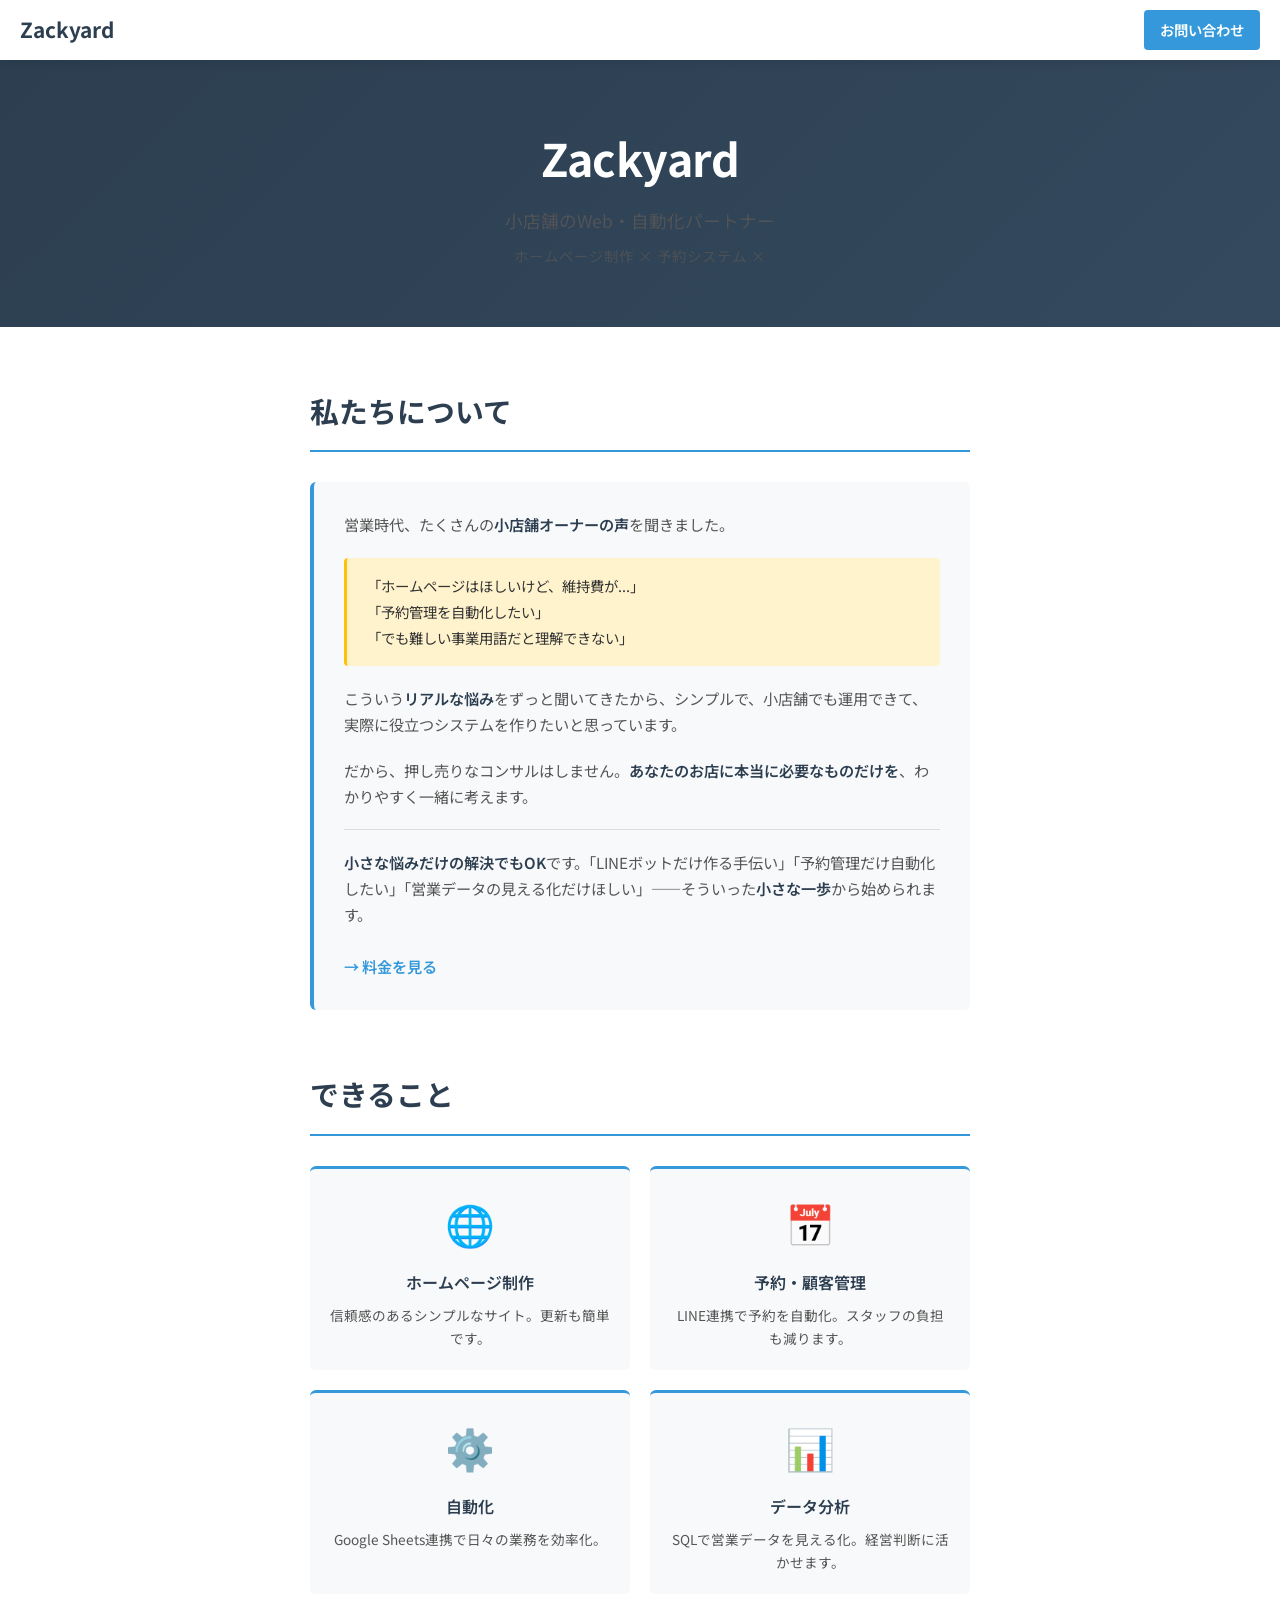
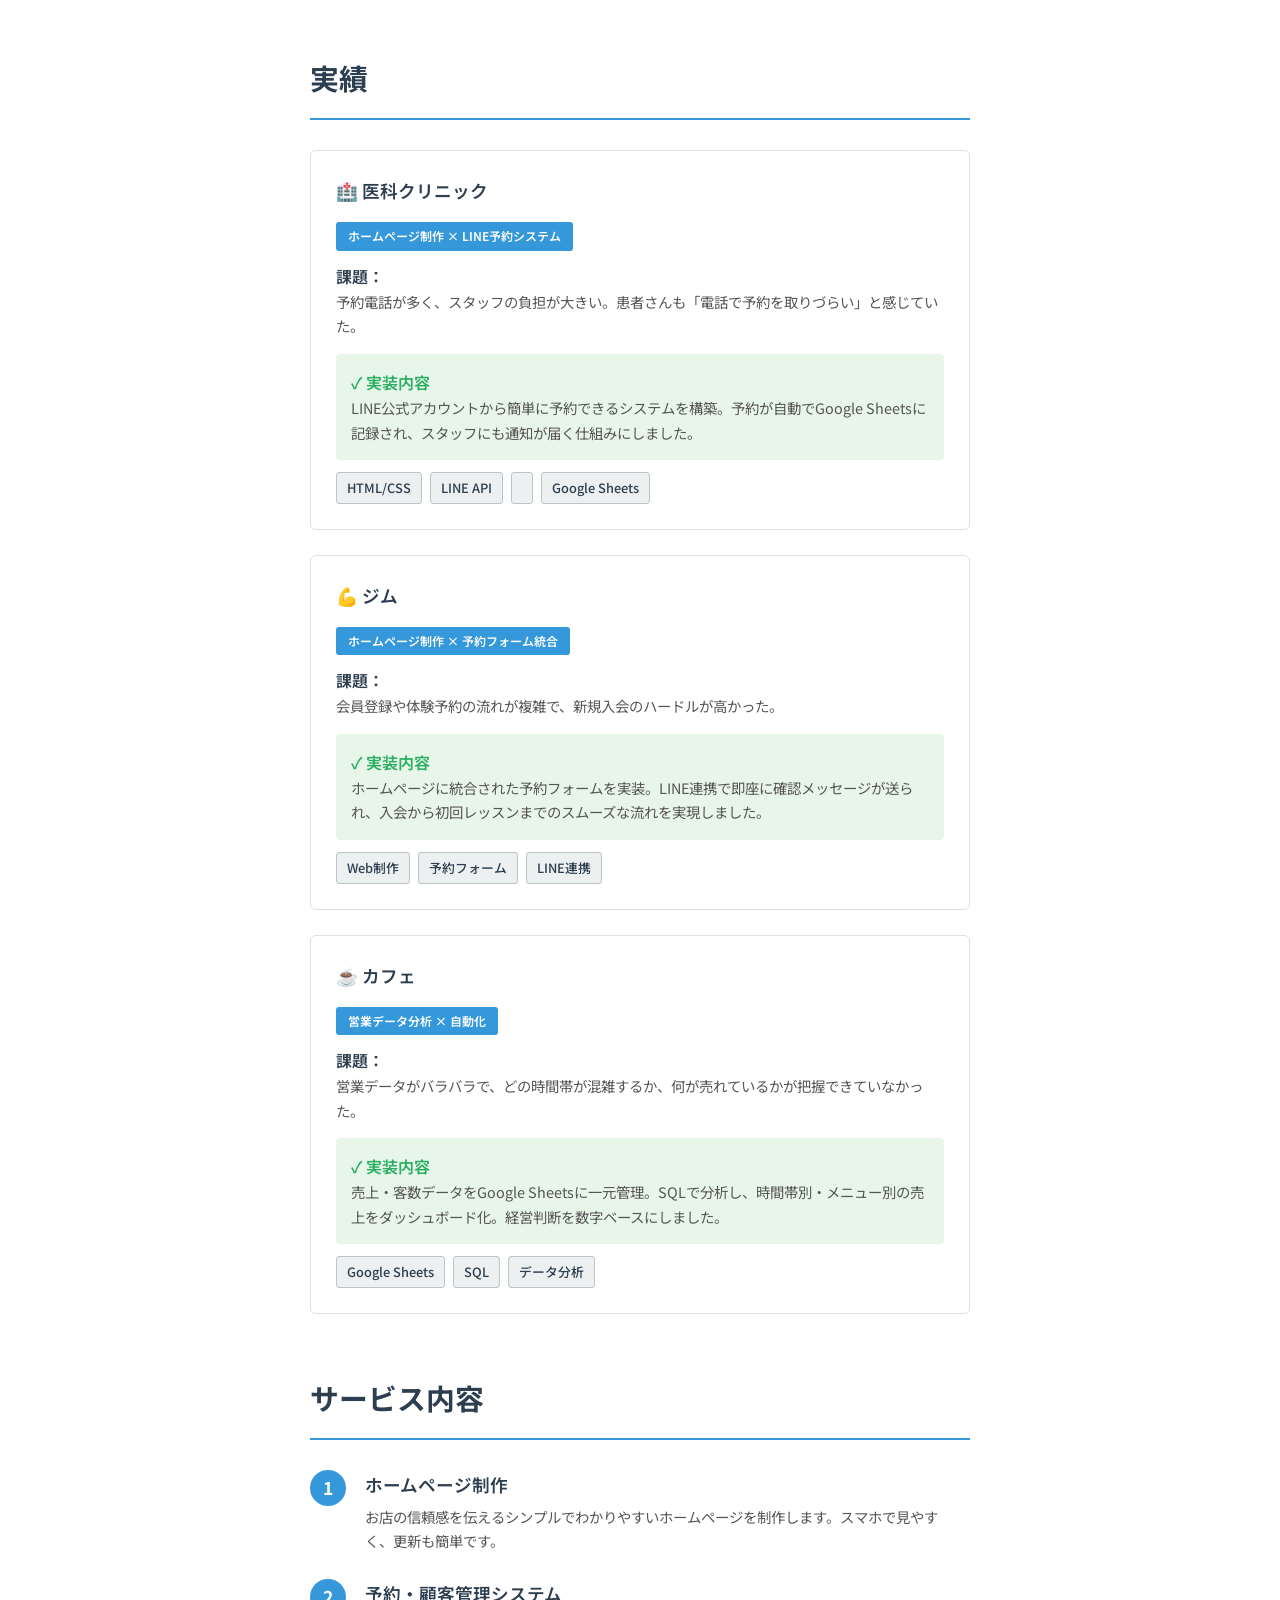
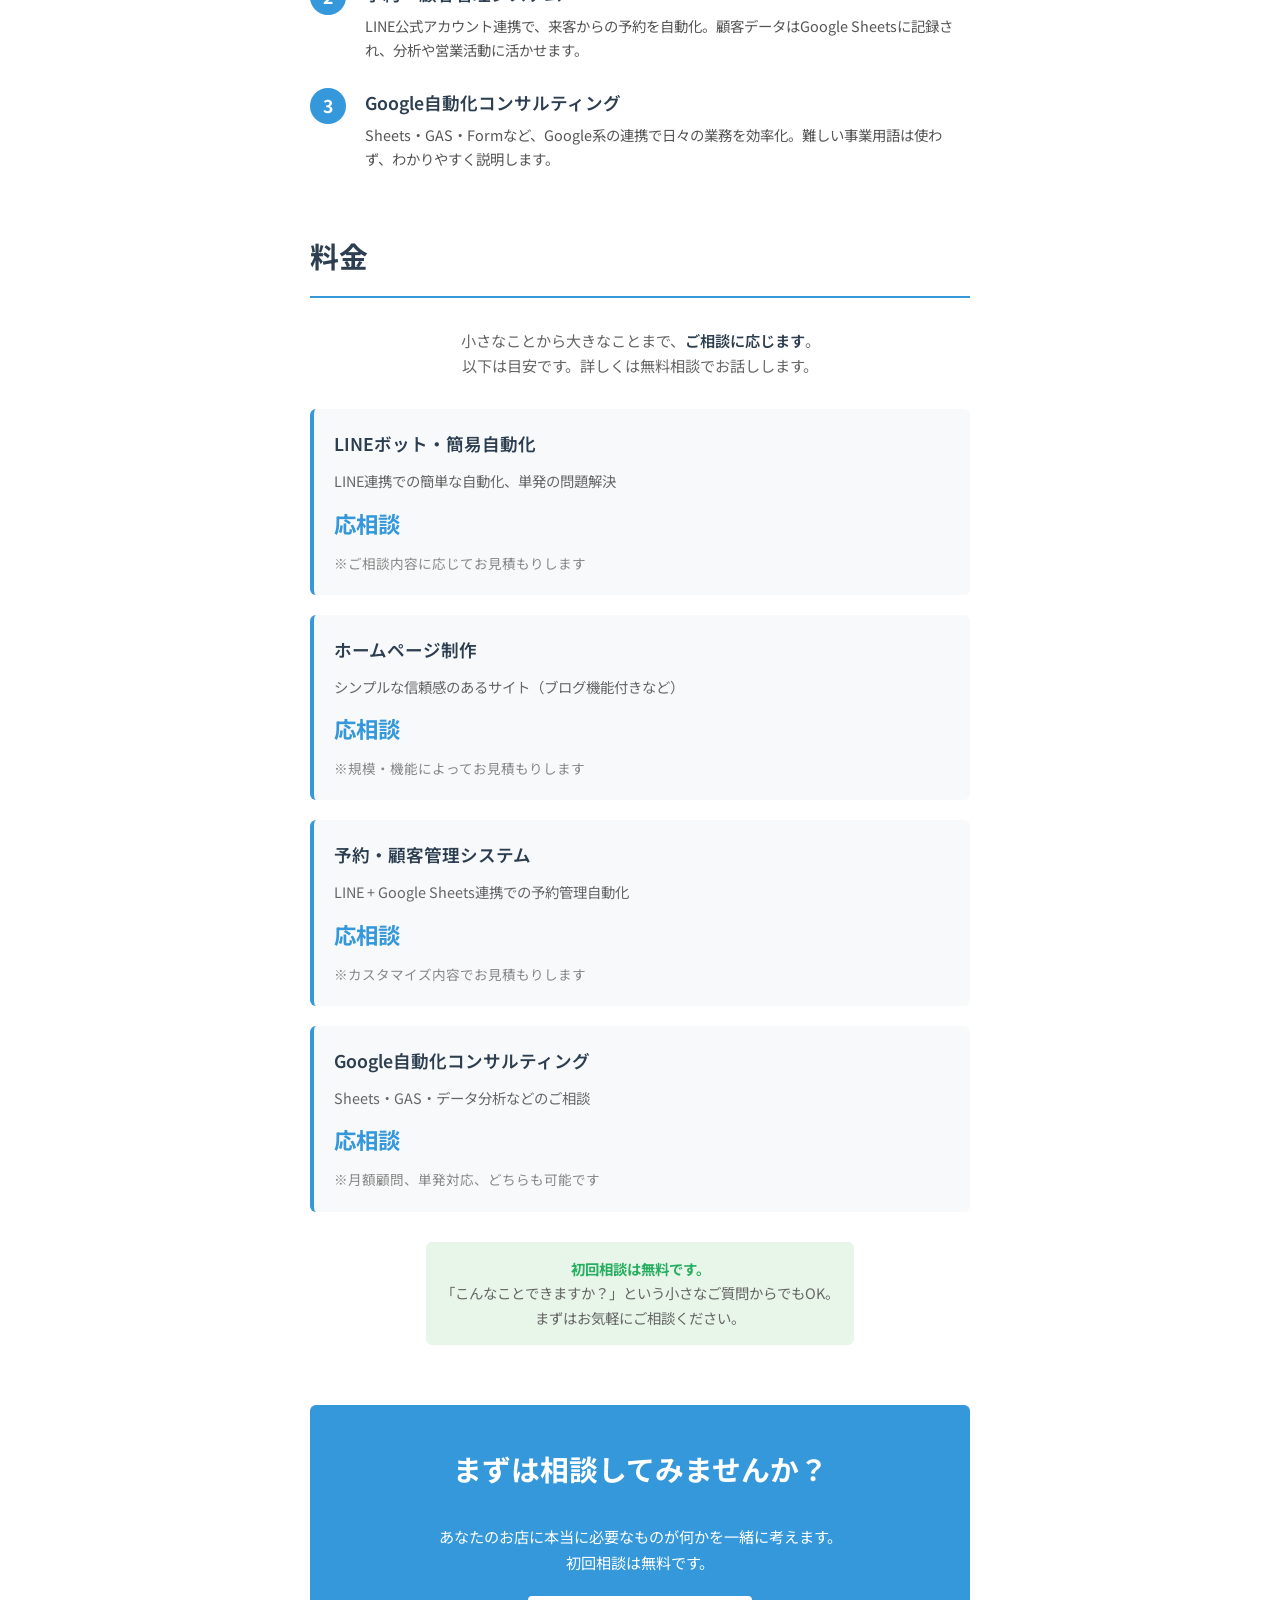
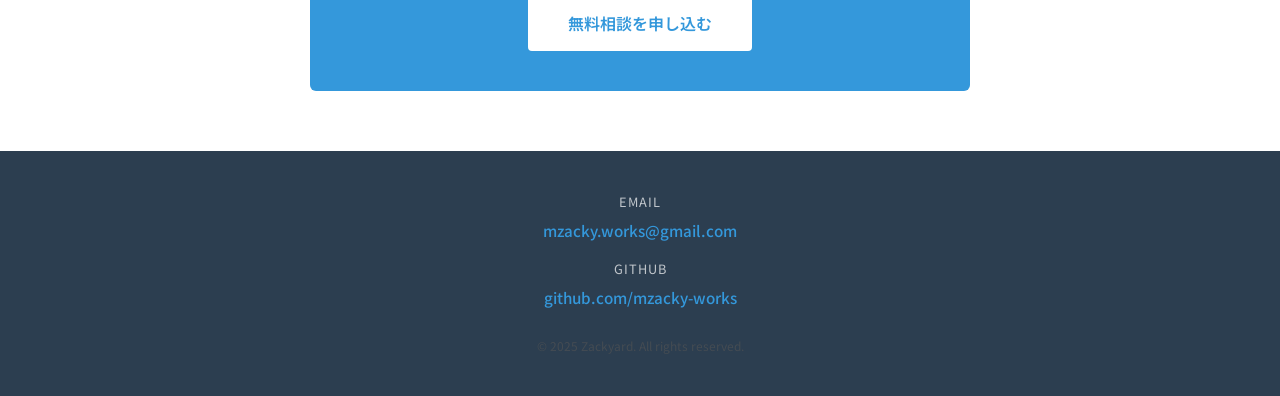
==== index.html @ 127b69f9 "Update index.html" ====
<!DOCTYPE html>
<html lang="ja">
<head>
    <meta charset="UTF-8">
    <meta name="viewport" content="width=device-width, initial-scale=1.0">
    <title>Zackyard</title>
    
    <meta name="description" content="営業時代に小店舗オーナーの悩みを聞いてきた。だからシンプルで、本当に役立つホームページ制作・予約システム・を提供します。初回相談無料。">
    <meta name="keywords" content="ホームページ制作,予約システム,GAS自動化,小店舗,LINE連携">
    <meta name="robots" content="index, follow">
    <link rel="canonical" href="https://mzacky-works.github.io/zackyard/">
    
    <!-- OGP -->
    <meta property="og:type" content="website">
    <meta property="og:title" content="Zackyard - 小店舗のWeb・自動化パートナー">
    <meta property="og:description" content="営業時代に小店舗オーナーの悩みを聞いてきた。シンプルで本当に役立つホームページ制作・予約システム・GAS自動化を提供します。">
    <meta property="og:url" content="https://mzacky-works.github.io/zackyard/">
    <meta property="og:image" content="https://mzacky-works.github.io/zackyard/og-image.png">
    <meta property="og:site_name" content="Zackyard">
    
    <!-- Twitter -->
    <meta name="twitter:card" content="summary_large_image">
    <meta name="twitter:title" content="Zackyard - 小店舗のWeb・自動化パートナー">
    <meta name="twitter:description" content="営業時代に小店舗オーナーの悩みを聞いてきた。シンプルで本当に役立つホームページ制作・予約システム・自動化/効率化を提供します。">
    <meta name="twitter:image" content="https://mzacky-works.github.io/zackyard/og-image.png">
    
    <link rel="preconnect" href="https://fonts.googleapis.com">
    <link rel="preconnect" href="https://fonts.gstatic.com" crossorigin>
    <link href="https://fonts.googleapis.com/css2?family=Noto+Sans+JP:wght@400;500;600;700&display=swap" rel="stylesheet">
    
    <!-- 外部CSS -->
    <link rel="stylesheet" href="./style.css">
    
    <!-- 構造化マークアップ -->
    <script type="application/ld+json">
    {
      "@context": "https://schema.org",
      "@type": "LocalBusiness",
      "name": "Zackyard",
      "description": "小店舗のWeb・自動化パートナー。ホームページ制作、予約システム、業務の効率化を提供。",
      "url": "https://mzacky-works.github.io/zackyard/",
      "telephone": "",
      "email": "mzacky.works@gmail.com",
      "address": {
        "@type": "PostalAddress",
        "addressCountry": "JP"
      },
      "priceRange": "お問い合わせ",
      "sameAs": [
        "https://github.com/mzacky-works"
      ],
      "knowsAbout": [
        "Web制作",
        "予約システム",
        "",
        "Google Sheets",
        "LINE API"
      ]
    }
    </script>

    <script type="application/ld+json">
    {
      "@context": "https://schema.org",
      "@type": "BreadcrumbList",
      "itemListElement": [
        {
          "@type": "ListItem",
          "position": 1,
          "name": "ホーム",
          "item": "https://mzacky-works.github.io/zackyard/"
        }
      ]
    }
    </script>
</head>
<body>

    <!-- ===== 固定ナビバー ===== -->
    <nav>
        <a href="#" class="nav-logo">Zackyard</a>
        <div class="nav-right">
            <a href="mailto:mzacky.works@gmail.com" class="nav-contact">お問い合わせ</a>
            <div class="hamburger" id="hamburger">
                <span></span>
                <span></span>
                <span></span>
            </div>
        </div>
    </nav>

    <!-- モバイルメニュー -->
    <div class="mobile-menu" id="mobileMenu">
        <a href="#about">私たちについて</a>
        <a href="#skills">できること</a>
        <a href="#works">実績</a>
        <a href="#services">サービス内容</a>
        <a href="#pricing">料金</a>
        <a href="mailto:mzacky.works@gmail.com">お問い合わせ</a>
    </div>

    <header>
        <div class="header-content">
            <h1>Zackyard</h1>
            <p>小店舗のWeb・自動化パートナー</p>
            <p class="sub">ホームページ制作 × 予約システム × </p>
        </div>
    </header>

    <main>

        <!-- ===== About ===== -->
        <section id="about">
            <h2>私たちについて</h2>
            <div class="about-box">
                <p>
                    営業時代、たくさんの<span class="highlight">小店舗オーナーの声</span>を聞きました。
                </p>

                <div class="pain-points">
                    「ホームページはほしいけど、維持費が...」<br>
                    「予約管理を自動化したい」<br>
                    「でも難しい事業用語だと理解できない」
                </div>

                <p>
                    こういう<span class="highlight">リアルな悩み</span>をずっと聞いてきたから、シンプルで、小店舗でも運用できて、実際に役立つシステムを作りたいと思っています。
                </p>

                <p style="margin-top: 20px;">
                    だから、押し売りなコンサルはしません。<span class="highlight">あなたのお店に本当に必要なものだけを</span>、わかりやすく一緒に考えます。
                </p>

                <p style="margin-top: 20px; padding-top: 20px; border-top: 1px solid #ddd;">
                    <span class="highlight">小さな悩みだけの解決でもOK</span>です。「LINEボットだけ作る手伝い」「予約管理だけ自動化したい」「営業データの見える化だけほしい」——そういった<span class="highlight">小さな一歩</span>から始められます。<br><br>
                    <a href="#pricing" style="color: #3498db; font-weight: 600; text-decoration: none;">→ 料金を見る</a>
                </p>
            </div>
        </section>

        <!-- ===== スキル ===== -->
        <section id="skills">
            <h2>できること</h2>
            <div class="skills-container">
                <div class="skill-item">
                    <div class="skill-icon">🌐</div>
                    <h3>ホームページ制作</h3>
                    <p>信頼感のあるシンプルなサイト。更新も簡単です。</p>
                </div>
                <div class="skill-item">
                    <div class="skill-icon">📅</div>
                    <h3>予約・顧客管理</h3>
                    <p>LINE連携で予約を自動化。スタッフの負担も減ります。</p>
                </div>
                <div class="skill-item">
                    <div class="skill-icon">⚙️</div>
                    <h3>自動化</h3>
                    <p>Google Sheets連携で日々の業務を効率化。</p>
                </div>
                <div class="skill-item">
                    <div class="skill-icon">📊</div>
                    <h3>データ分析</h3>
                    <p>SQLで営業データを見える化。経営判断に活かせます。</p>
                </div>
            </div>
        </section>

        <!-- ===== 実績 ===== -->
        <section id="works">
            <h2>実績</h2>

            <div class="case-study">
                <h3>🏥 医科クリニック</h3>
                <span class="case-label">ホームページ制作 × LINE予約システム</span>

                <div class="case-challenge">
                    <strong>課題：</strong>
                    <p>予約電話が多く、スタッフの負担が大きい。患者さんも「電話で予約を取りづらい」と感じていた。</p>
                </div>

                <div class="case-solution">
                    <strong>✓ 実装内容</strong>
                    <p>LINE公式アカウントから簡単に予約できるシステムを構築。予約が自動でGoogle Sheetsに記録され、スタッフにも通知が届く仕組みにしました。</p>
                </div>

                <div class="tech-tags">
                    <span class="tech-tag">HTML/CSS</span>
                    <span class="tech-tag">LINE API</span>
                    <span class="tech-tag"></span>
                    <span class="tech-tag">Google Sheets</span>
                </div>
            </div>

            <div class="case-study">
                <h3>💪 ジム</h3>
                <span class="case-label">ホームページ制作 × 予約フォーム統合</span>

                <div class="case-challenge">
                    <strong>課題：</strong>
                    <p>会員登録や体験予約の流れが複雑で、新規入会のハードルが高かった。</p>
                </div>

                <div class="case-solution">
                    <strong>✓ 実装内容</strong>
                    <p>ホームページに統合された予約フォームを実装。LINE連携で即座に確認メッセージが送られ、入会から初回レッスンまでのスムーズな流れを実現しました。</p>
                </div>

                <div class="tech-tags">
                    <span class="tech-tag">Web制作</span>
                    <span class="tech-tag">予約フォーム</span>
                    <span class="tech-tag">LINE連携</span>
                </div>
            </div>

            <div class="case-study">
                <h3>☕ カフェ</h3>
                <span class="case-label">営業データ分析 × 自動化</span>

                <div class="case-challenge">
                    <strong>課題：</strong>
                    <p>営業データがバラバラで、どの時間帯が混雑するか、何が売れているかが把握できていなかった。</p>
                </div>

                <div class="case-solution">
                    <strong>✓ 実装内容</strong>
                    <p>売上・客数データをGoogle Sheetsに一元管理。SQLで分析し、時間帯別・メニュー別の売上をダッシュボード化。経営判断を数字ベースにしました。</p>
                </div>

                <div class="tech-tags">
                    <span class="tech-tag">Google Sheets</span>
                    <span class="tech-tag">SQL</span>
                    <span class="tech-tag">データ分析</span>
                </div>
            </div>

        </section>

        <!-- ===== サービス内容 ===== -->
        <section id="services">
            <h2>サービス内容</h2>
            <ul class="service-list">
                <li>
                    <span class="service-number">1</span>
                    <div class="service-text">
                        <h3>ホームページ制作</h3>
                        <p>お店の信頼感を伝えるシンプルでわかりやすいホームページを制作します。スマホで見やすく、更新も簡単です。</p>
                    </div>
                </li>
                <li>
                    <span class="service-number">2</span>
                    <div class="service-text">
                        <h3>予約・顧客管理システム</h3>
                        <p>LINE公式アカウント連携で、来客からの予約を自動化。顧客データはGoogle Sheetsに記録され、分析や営業活動に活かせます。</p>
                    </div>
                </li>
                <li>
                    <span class="service-number">3</span>
                    <div class="service-text">
                        <h3>Google自動化コンサルティング</h3>
                        <p>Sheets・GAS・Formなど、Google系の連携で日々の業務を効率化。難しい事業用語は使わず、わかりやすく説明します。</p>
                    </div>
                </li>
            </ul>
        </section>

        <!-- ===== 料金 ===== -->
        <section id="pricing">
            <h2>料金</h2>
            <p style="text-align: center; margin-bottom: 30px; color: #666;">
                小さなことから大きなことまで、<span class="highlight">ご相談に応じます</span>。<br>
                以下は目安です。詳しくは無料相談でお話しします。
            </p>

            <div style="display: grid; grid-template-columns: 1fr; gap: 20px;">
                
                <div style="background: #f8f9fa; padding: 20px; border-radius: 6px; border-left: 4px solid #3498db;">
                    <h3 style="margin-bottom: 10px;">LINEボット・簡易自動化</h3>
                    <p style="font-size: 0.9rem; color: #666; margin-bottom: 10px;">LINE連携での簡単な自動化、単発の問題解決</p>
                    <p style="font-size: 1.4rem; font-weight: 700; color: #3498db;">応相談</p>
                    <p style="font-size: 0.85rem; color: #888; margin-top: 10px;">※ご相談内容に応じてお見積もりします</p>
                </div>

                <div style="background: #f8f9fa; padding: 20px; border-radius: 6px; border-left: 4px solid #3498db;">
                    <h3 style="margin-bottom: 10px;">ホームページ制作</h3>
                    <p style="font-size: 0.9rem; color: #666; margin-bottom: 10px;">シンプルな信頼感のあるサイト（ブログ機能付きなど）</p>
                    <p style="font-size: 1.4rem; font-weight: 700; color: #3498db;">応相談</p>
                    <p style="font-size: 0.85rem; color: #888; margin-top: 10px;">※規模・機能によってお見積もりします</p>
                </div>

                <div style="background: #f8f9fa; padding: 20px; border-radius: 6px; border-left: 4px solid #3498db;">
                    <h3 style="margin-bottom: 10px;">予約・顧客管理システム</h3>
                    <p style="font-size: 0.9rem; color: #666; margin-bottom: 10px;">LINE + Google Sheets連携での予約管理自動化</p>
                    <p style="font-size: 1.4rem; font-weight: 700; color: #3498db;">応相談</p>
                    <p style="font-size: 0.85rem; color: #888; margin-top: 10px;">※カスタマイズ内容でお見積もりします</p>
                </div>

                <div style="background: #f8f9fa; padding: 20px; border-radius: 6px; border-left: 4px solid #3498db;">
                    <h3 style="margin-bottom: 10px;">Google自動化コンサルティング</h3>
                    <p style="font-size: 0.9rem; color: #666; margin-bottom: 10px;">Sheets・GAS・データ分析などのご相談</p>
                    <p style="font-size: 1.4rem; font-weight: 700; color: #3498db;">応相談</p>
                    <p style="font-size: 0.85rem; color: #888; margin-top: 10px;">※月額顧問、単発対応、どちらも可能です</p>
                </div>

            </div>

            <p style="margin-top: 30px; text-align: center; font-size: 0.9rem; color: #666;">
                <span style="background: #e8f5e9; padding: 15px; border-radius: 6px; display: inline-block;">
                    <strong style="color: #27ae60;">初回相談は無料です。</strong><br>
                    「こんなことできますか？」という小さなご質問からでもOK。<br>
                    まずはお気軽にご相談ください。
                </span>
            </p>
        </section>

        <!-- ===== CTA ===== -->
        <div class="cta-box">
            <h2>まずは相談してみませんか？</h2>
            <p>あなたのお店に本当に必要なものが何かを一緒に考えます。<br>初回相談は無料です。</p>
            <a href="mailto:mzacky.works@gmail.com" class="cta-button">無料相談を申し込む</a>
        </div>

    </main>

    <footer>
        <div class="footer-content">
            <div class="contact-item">
                <div class="contact-label">Email</div>
                <div class="contact-value"><a href="mailto:mzacky.works@gmail.com">mzacky.works@gmail.com</a></div>
            </div>
            <div class="contact-item">
                <div class="contact-label">GitHub</div>
                <div class="contact-value"><a href="https://github.com/mzacky-works" target="_blank">github.com/mzacky-works</a></div>
            </div>
            <p>© 2025 Zackyard. All rights reserved.</p>
        </div>
    </footer>

    <script>
        // ハンバーガーメニュー機能
        const hamburger = document.getElementById('hamburger');
        const mobileMenu = document.getElementById('mobileMenu');

        hamburger.addEventListener('click', () => {
            hamburger.classList.toggle('active');
            mobileMenu.classList.toggle('active');
        });

        // メニュー項目をクリックしたら閉じる
        const menuLinks = mobileMenu.querySelectorAll('a');
        menuLinks.forEach(link => {
            link.addEventListener('click', () => {
                hamburger.classList.remove('active');
                mobileMenu.classList.remove('active');
            });
        });
    </script>

</body>
</html>
---- style.css ----
* {
    margin: 0;
    padding: 0;
    box-sizing: border-box;
}

body {
    font-family: 'Noto Sans JP', sans-serif;
    background-color: #ffffff;
    color: #333;
    line-height: 1.7;
}

/* ===== 固定ナビバー ===== */
nav {
    position: fixed;
    top: 0;
    left: 0;
    right: 0;
    background: white;
    box-shadow: 0 2px 10px rgba(0,0,0,0.1);
    z-index: 1000;
    padding: 0 20px;
    height: 60px;
    display: flex;
    align-items: center;
    justify-content: space-between;
}

.nav-logo {
    font-size: 1.3rem;
    font-weight: 700;
    color: #2c3e50;
    text-decoration: none;
}

.nav-right {
    display: flex;
    align-items: center;
    gap: 20px;
}

.nav-contact {
    background: #3498db;
    color: white;
    padding: 8px 16px;
    border-radius: 4px;
    text-decoration: none;
    font-weight: 600;
    font-size: 0.9rem;
    transition: background 0.3s;
}

.nav-contact:hover {
    background: #2980b9;
}

.hamburger {
    display: none;
    flex-direction: column;
    cursor: pointer;
    gap: 5px;
}

.hamburger span {
    width: 25px;
    height: 3px;
    background: #2c3e50;
    transition: all 0.3s;
}

/* ハンバーガーアニメーション */
.hamburger.active span:nth-child(1) {
    transform: rotate(45deg) translate(8px, 8px);
}

.hamburger.active span:nth-child(2) {
    opacity: 0;
}

.hamburger.active span:nth-child(3) {
    transform: rotate(-45deg) translate(8px, -8px);
}

/* モバイルメニュー */
.mobile-menu {
    display: none;
    position: fixed;
    top: 60px;
    left: 0;
    right: 0;
    background: white;
    flex-direction: column;
    padding: 20px;
    gap: 15px;
    box-shadow: 0 4px 10px rgba(0,0,0,0.1);
    z-index: 999;
}

.mobile-menu.active {
    display: flex;
}

.mobile-menu a {
    color: #2c3e50;
    text-decoration: none;
    font-weight: 500;
    padding: 10px 0;
    border-bottom: 1px solid #eee;
}

.mobile-menu a:last-child {
    border-bottom: none;
}

/* ===== ヘッダー ===== */
header {
    background: linear-gradient(135deg, #2c3e50 0%, #34495e 100%);
    color: white;
    padding: 60px 20px 50px;
    text-align: center;
    margin-top: 60px;
}

.header-content h1 {
    font-size: 2.8rem;
    font-weight: 700;
    margin-bottom: 10px;
    letter-spacing: -0.5px;
}

.header-content p {
    font-size: 1.1rem;
    font-weight: 400;
    margin-bottom: 8px;
    opacity: 0.95;
}

.header-content .sub {
    font-size: 0.9rem;
    opacity: 0.8;
    letter-spacing: 1px;
}

/* ===== メインコンテンツ ===== */
main {
    max-width: 700px;
    margin: 0 auto;
    padding: 0 20px;
}

section {
    margin: 60px 0;
}

h2 {
    font-size: 1.8rem;
    font-weight: 700;
    color: #2c3e50;
    margin-bottom: 30px;
    padding-bottom: 15px;
    border-bottom: 2px solid #3498db;
}

h3 {
    font-size: 1.1rem;
    font-weight: 600;
    color: #2c3e50;
    margin-bottom: 10px;
}

p {
    color: #555;
    font-size: 0.95rem;
}

/* ===== About セクション ===== */
.about-box {
    background: #f8f9fa;
    padding: 30px;
    border-radius: 6px;
    border-left: 4px solid #3498db;
}

.about-box p {
    margin-bottom: 15px;
}

.about-box p:last-child {
    margin-bottom: 0;
}

.highlight {
    color: #2c3e50;
    font-weight: 600;
}

.pain-points {
    background: #fff3cd;
    padding: 15px 20px;
    margin: 20px 0;
    border-left: 3px solid #ffc107;
    border-radius: 4px;
    font-size: 0.9rem;
    line-height: 1.8;
}

/* ===== スキルセクション ===== */
.skills-container {
    display: grid;
    grid-template-columns: 1fr 1fr;
    gap: 20px;
}

.skill-item {
    background: #f8f9fa;
    padding: 20px;
    border-radius: 6px;
    border-top: 3px solid #3498db;
    text-align: center;
}

.skill-icon {
    font-size: 2.5rem;
    margin-bottom: 12px;
}

.skill-item h3 {
    font-size: 1rem;
    margin-bottom: 8px;
}

.skill-item p {
    font-size: 0.85rem;
}

/* ===== 実績セクション ===== */
.case-study {
    background: white;
    padding: 25px;
    margin-bottom: 25px;
    border: 1px solid #e0e0e0;
    border-radius: 6px;
}

.case-study h3 {
    margin-bottom: 15px;
}

.case-label {
    display: inline-block;
    background: #3498db;
    color: white;
    padding: 4px 12px;
    border-radius: 3px;
    font-size: 0.75rem;
    font-weight: 600;
    margin-bottom: 12px;
}

.case-challenge {
    margin-bottom: 15px;
}

.case-challenge p {
    font-size: 0.9rem;
}

.case-challenge strong {
    color: #2c3e50;
    font-weight: 600;
}

.case-solution {
    background: #e8f5e9;
    padding: 15px;
    border-radius: 4px;
    margin-bottom: 12px;
}

.case-solution strong {
    color: #27ae60;
    font-weight: 600;
}

.case-solution p {
    font-size: 0.9rem;
}

.tech-tags {
    display: flex;
    flex-wrap: wrap;
    gap: 8px;
}

.tech-tag {
    background: #ecf0f1;
    color: #2c3e50;
    padding: 4px 10px;
    border-radius: 3px;
    font-size: 0.8rem;
    font-weight: 500;
    border: 1px solid #bdc3c7;
}

/* ===== サービス内容 ===== */
.service-list {
    list-style: none;
}

.service-list li {
    margin-bottom: 25px;
    padding-left: 0;
}

.service-number {
    background: #3498db;
    color: white;
    width: 36px;
    height: 36px;
    border-radius: 50%;
    display: inline-flex;
    align-items: center;
    justify-content: center;
    font-weight: 700;
    font-size: 1.1rem;
    margin-right: 15px;
    flex-shrink: 0;
}

.service-text {
    display: inline-block;
    vertical-align: top;
    width: calc(100% - 60px);
}

.service-text h3 {
    margin-bottom: 5px;
}

.service-text p {
    font-size: 0.9rem;
}

/* ===== CTA ===== */
.cta-box {
    background: #3498db;
    color: white;
    padding: 40px 30px;
    border-radius: 6px;
    text-align: center;
    margin: 60px 0;
}

.cta-box h2 {
    color: white;
    border-bottom: none;
    margin-bottom: 15px;
}

.cta-box p {
    color: white;
    font-size: 0.95rem;
    margin-bottom: 20px;
}

.cta-button {
    display: inline-block;
    background: white;
    color: #3498db;
    padding: 14px 40px;
    border-radius: 4px;
    text-decoration: none;
    font-weight: 600;
    font-size: 1rem;
    transition: all 0.3s;
    border: none;
    cursor: pointer;
}

.cta-button:hover {
    background: #ecf0f1;
    transform: translateY(-2px);
    box-shadow: 0 4px 12px rgba(0,0,0,0.2);
}

/* ===== フッター ===== */
footer {
    background: #2c3e50;
    color: white;
    padding: 40px 20px;
    text-align: center;
    margin-top: 60px;
}

.footer-content {
    max-width: 700px;
    margin: 0 auto;
}

.contact-item {
    margin-bottom: 15px;
}

.contact-label {
    font-size: 0.8rem;
    opacity: 0.7;
    text-transform: uppercase;
    letter-spacing: 1px;
    margin-bottom: 5px;
}

.contact-value {
    font-size: 0.95rem;
    font-weight: 500;
}

.contact-value a {
    color: #3498db;
    text-decoration: none;
}

.contact-value a:hover {
    text-decoration: underline;
}

footer p {
    font-size: 0.75rem;
    opacity: 0.6;
    margin-top: 25px;
}

/* ===== レスポンシブ ===== */
@media (max-width: 600px) {
    nav {
        padding: 0 15px;
    }

    header {
        padding: 40px 15px 35px;
        margin-top: 60px;
    }

    .header-content h1 {
        font-size: 2.2rem;
    }

    h2 {
        font-size: 1.4rem;
    }

    .skills-container {
        grid-template-columns: 1fr;
    }

    .about-box,
    .case-study,
    .cta-box {
        padding: 20px;
    }

    section {
        margin: 45px 0;
    }

    main {
        padding: 0 15px;
    }
}
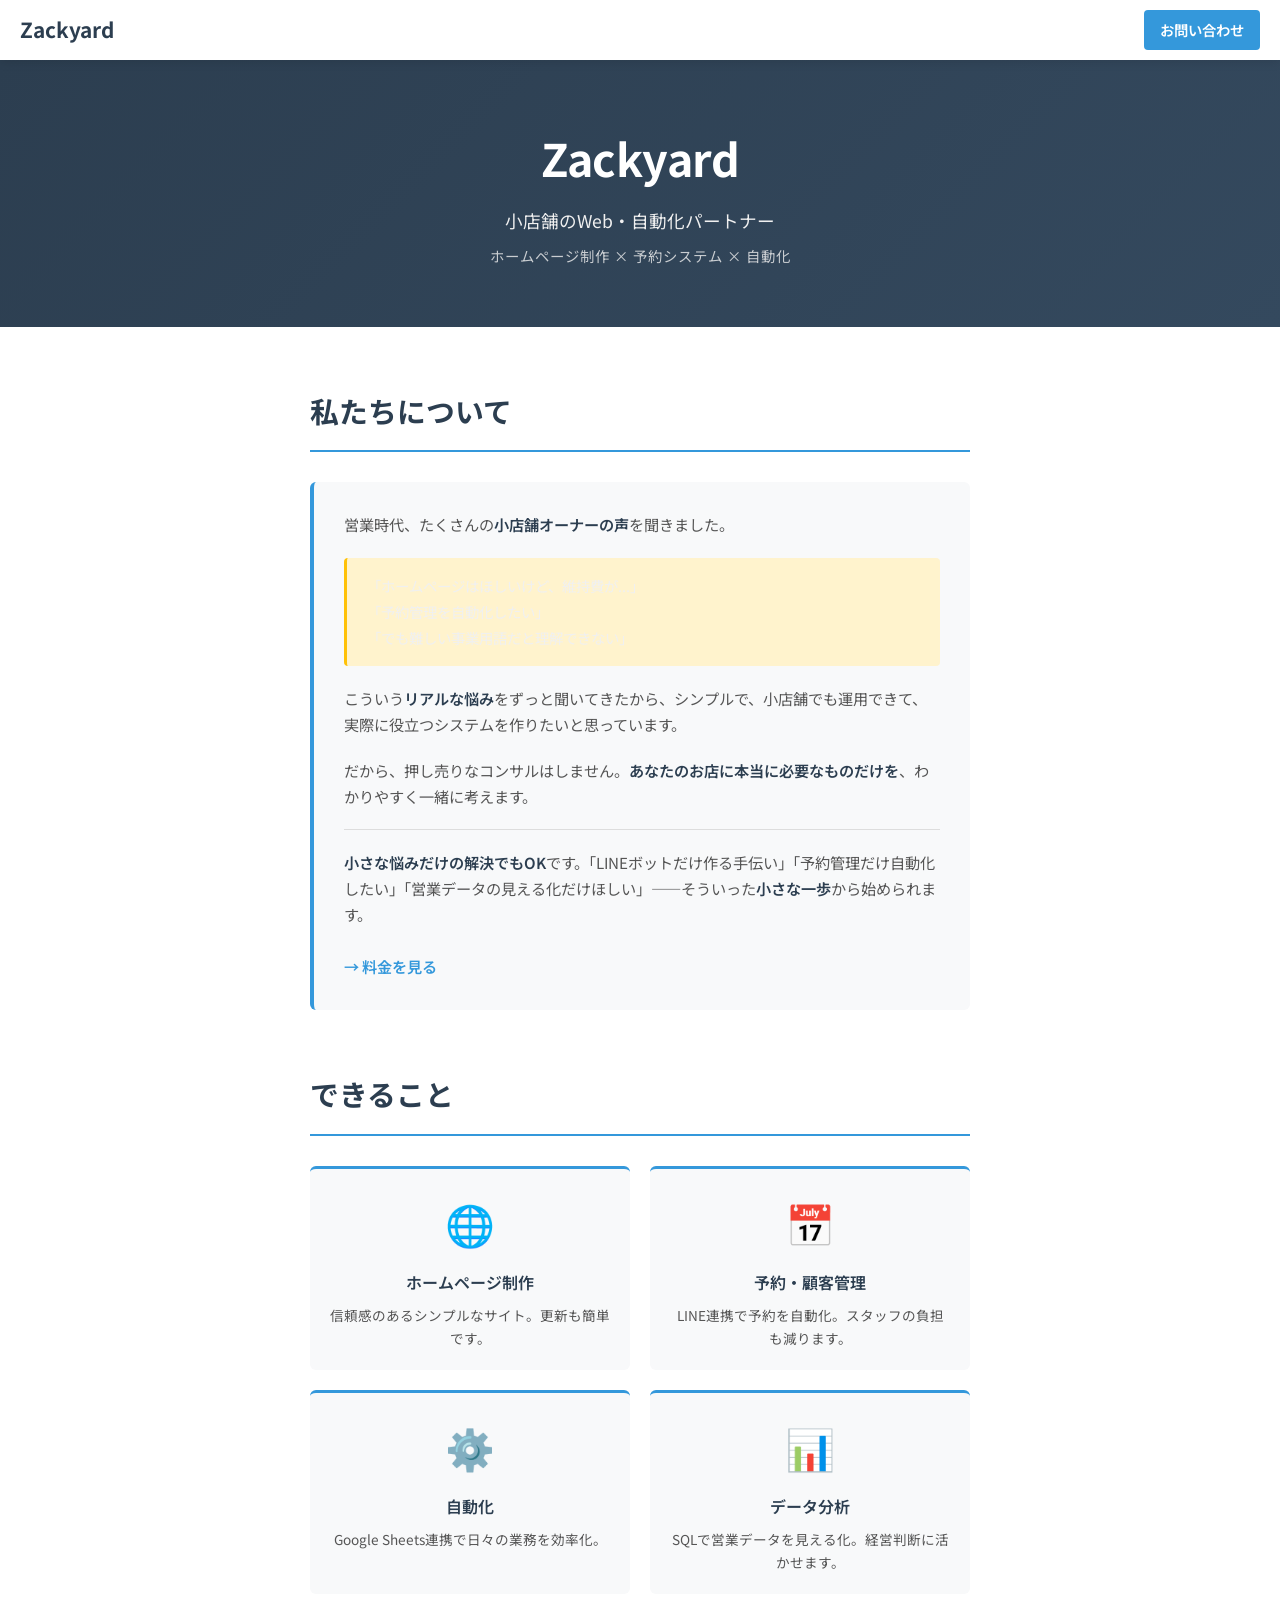
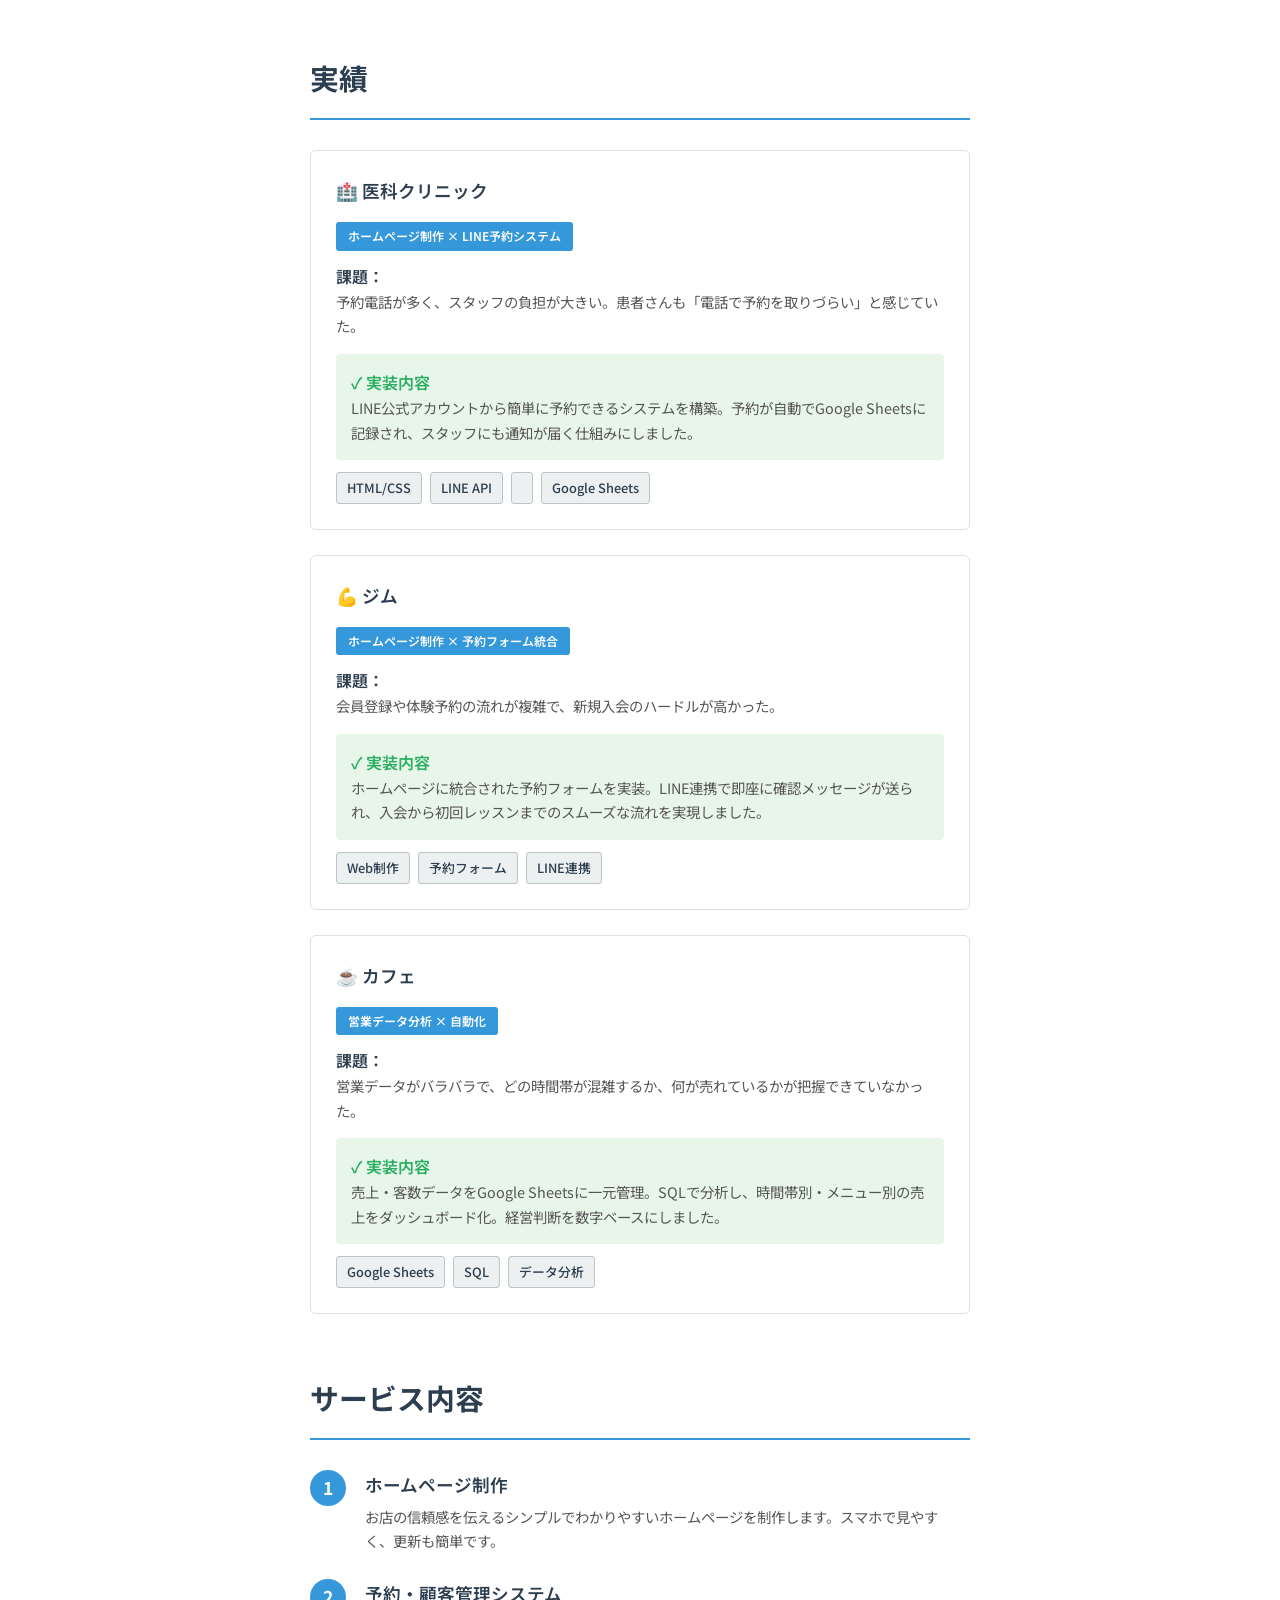
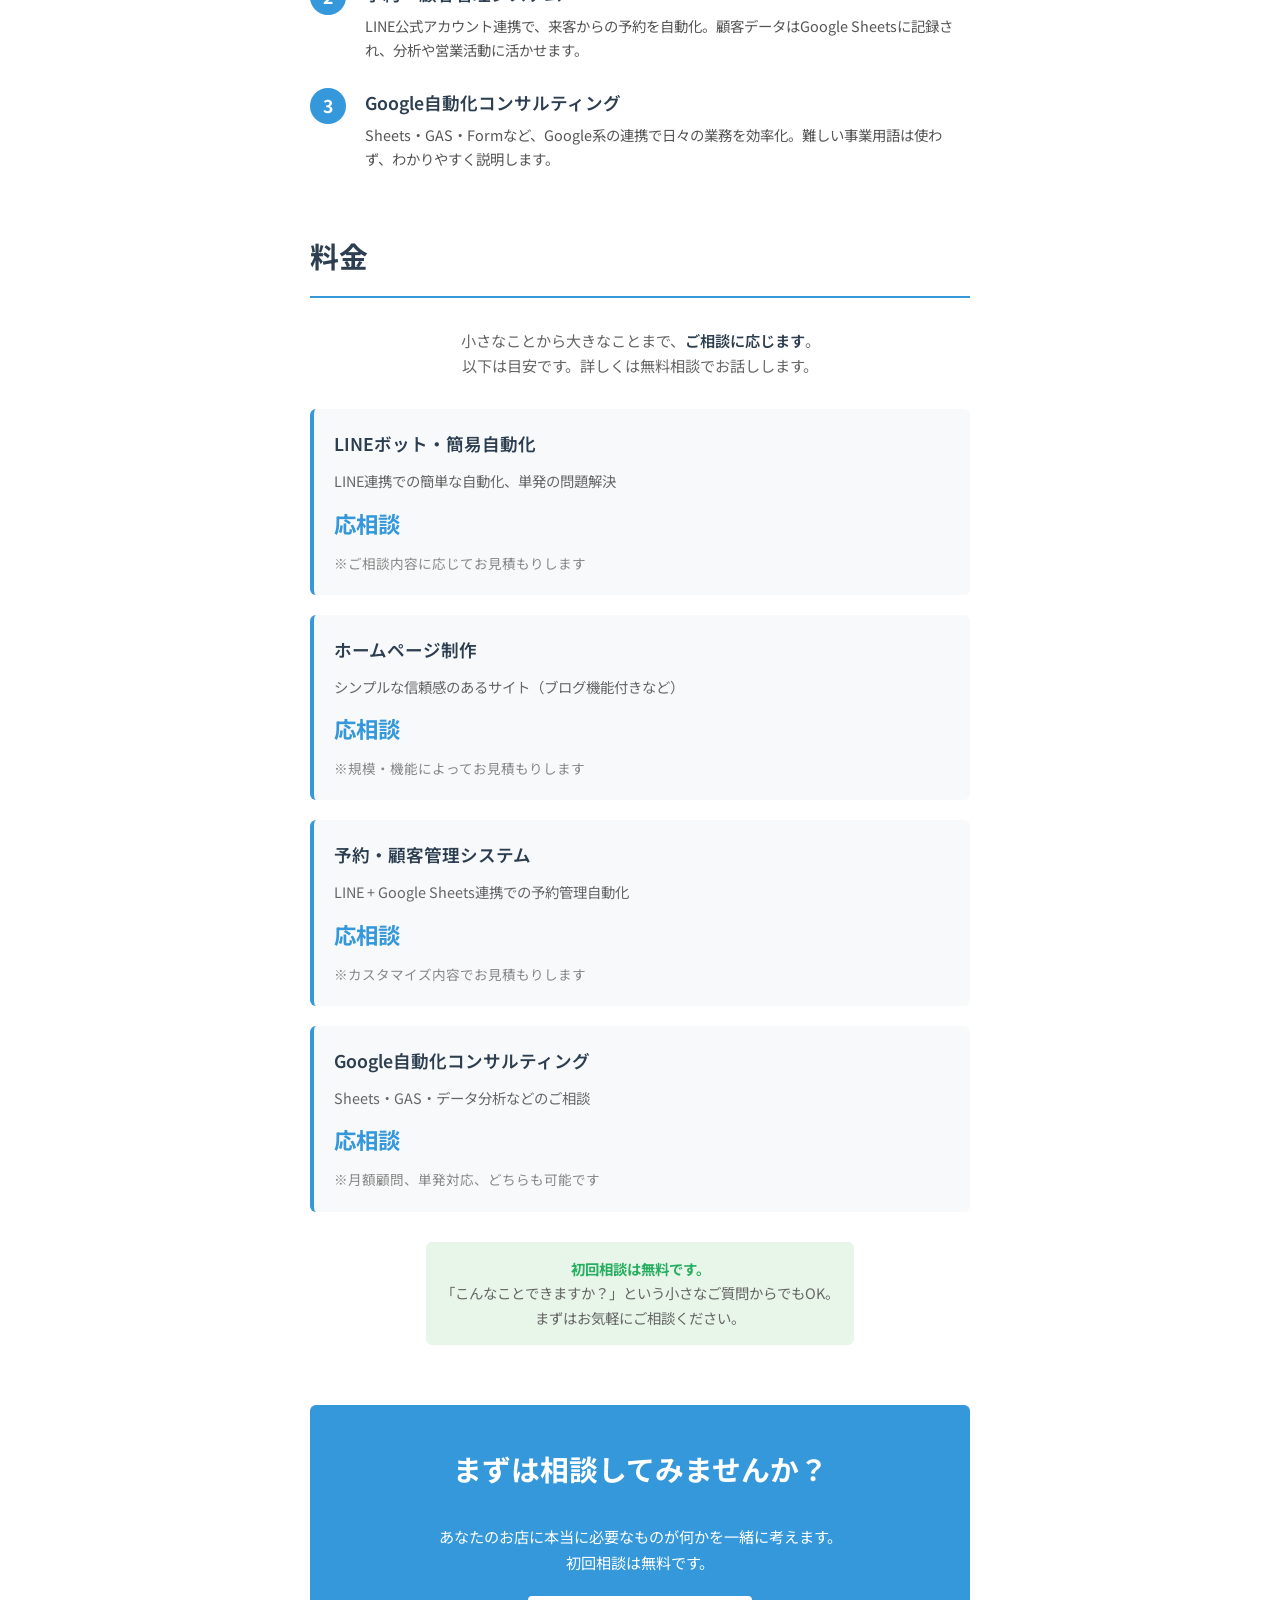
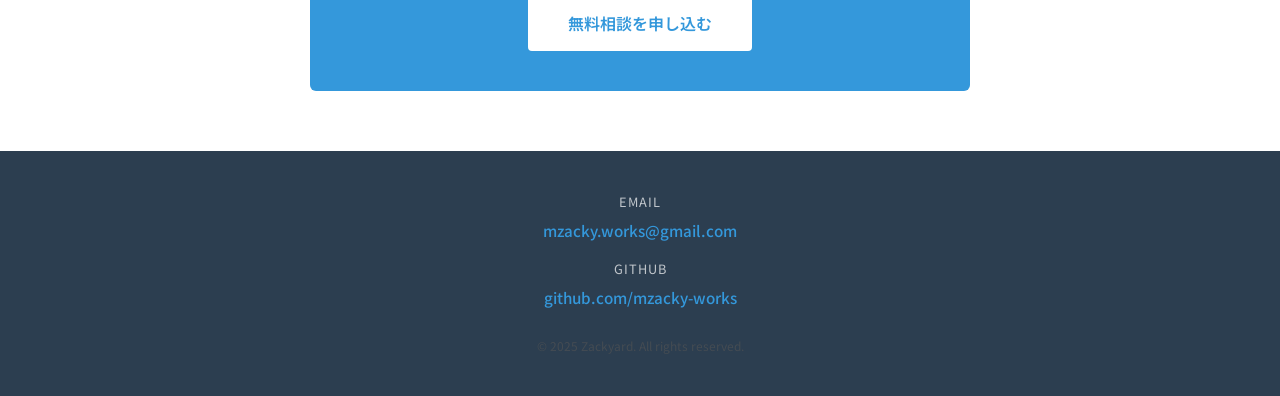
==== commit 57f21769: "Update index.html" ====
--- a/index.html
+++ b/index.html
@@ -103,7 +103,7 @@
         <div class="header-content">
             <h1>Zackyard</h1>
             <p>小店舗のWeb・自動化パートナー</p>
-            <p class="sub">ホームページ制作 × 予約システム × </p>
+            <p class="sub">ホームページ制作 × 予約システム × 自動化</p>
         </div>
     </header>
 
--- a/style.css
+++ b/style.css
@@ -133,13 +133,15 @@
     font-size: 1.1rem;
     font-weight: 400;
     margin-bottom: 8px;
-    opacity: 0.95;
+    opacity: 1;
+    color: #f0f0f0;
 }
 
 .header-content .sub {
     font-size: 0.9rem;
     opacity: 0.8;
     letter-spacing: 1px;
+    color: #f0f0f0;
 }
 
 /* ===== メインコンテンツ ===== */
@@ -147,6 +149,7 @@
     max-width: 700px;
     margin: 0 auto;
     padding: 0 20px;
+    color: #f0f0f0;
 }
 
 section {
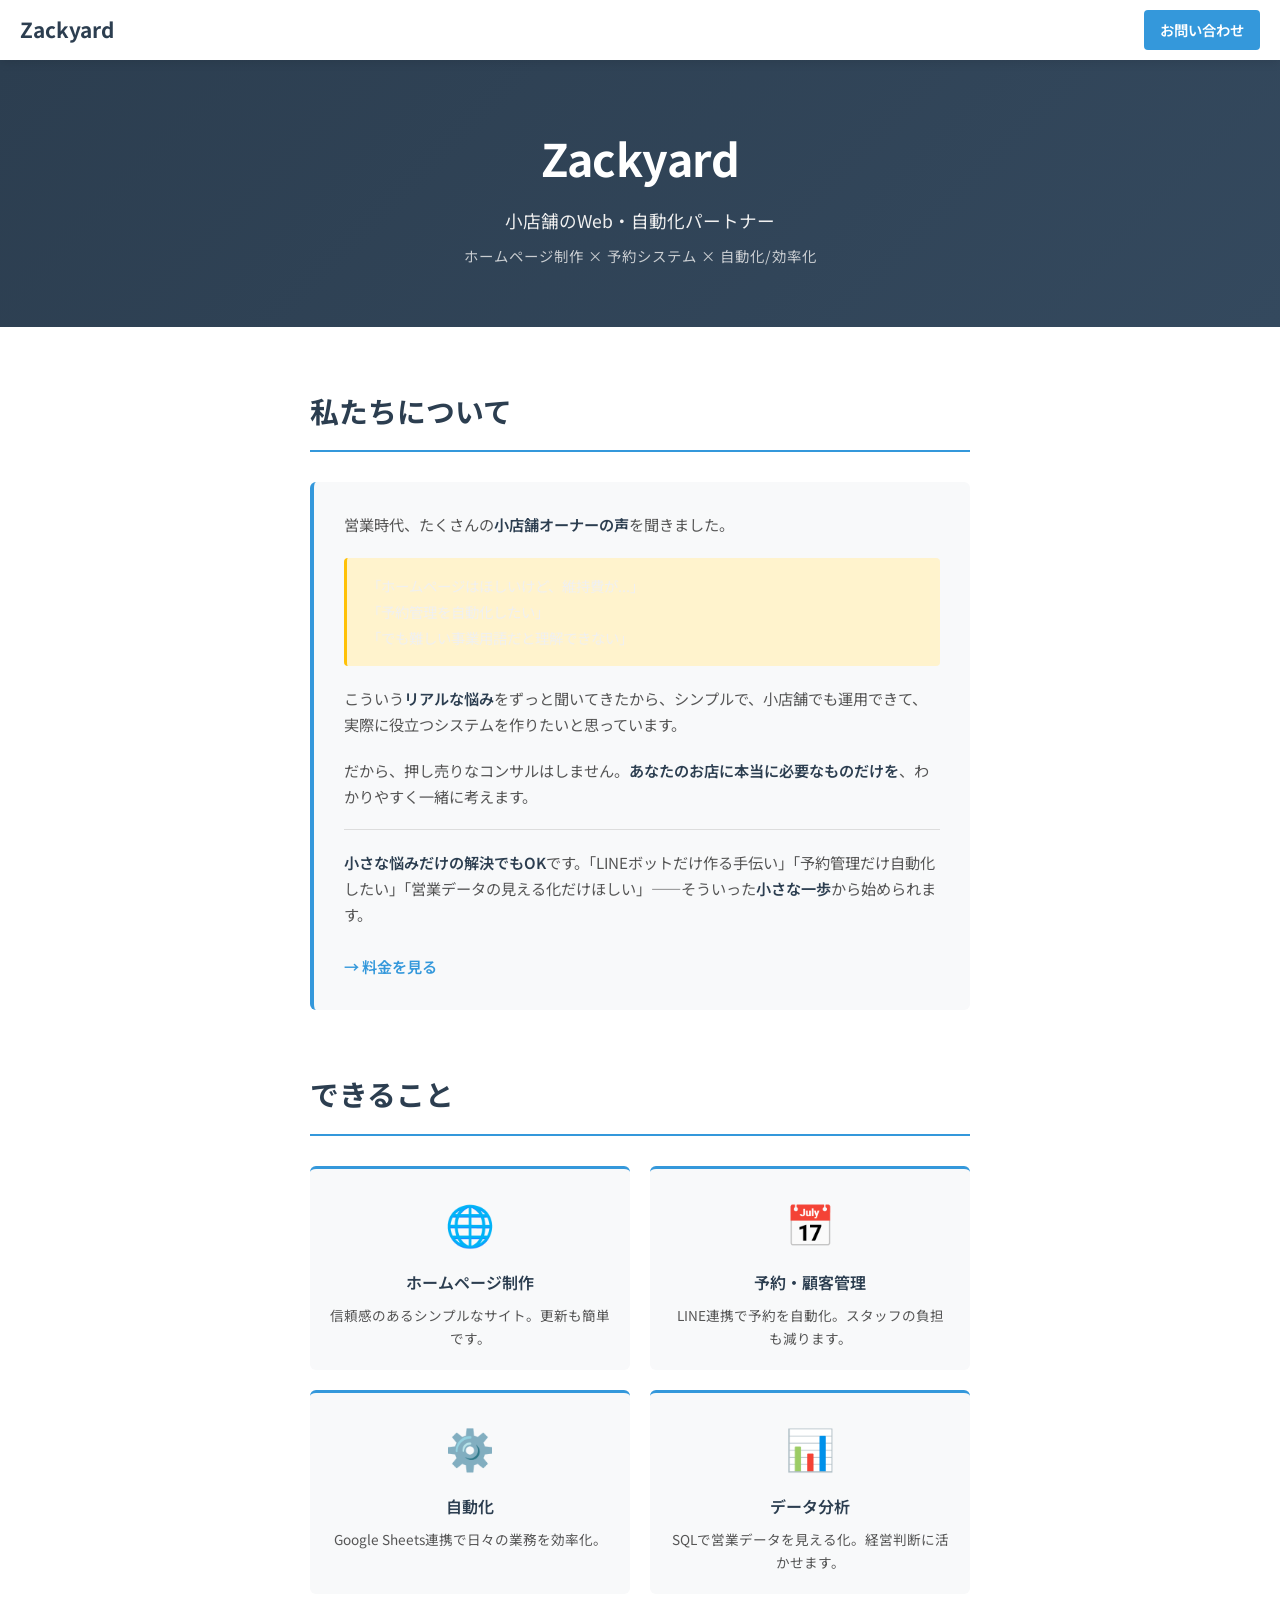
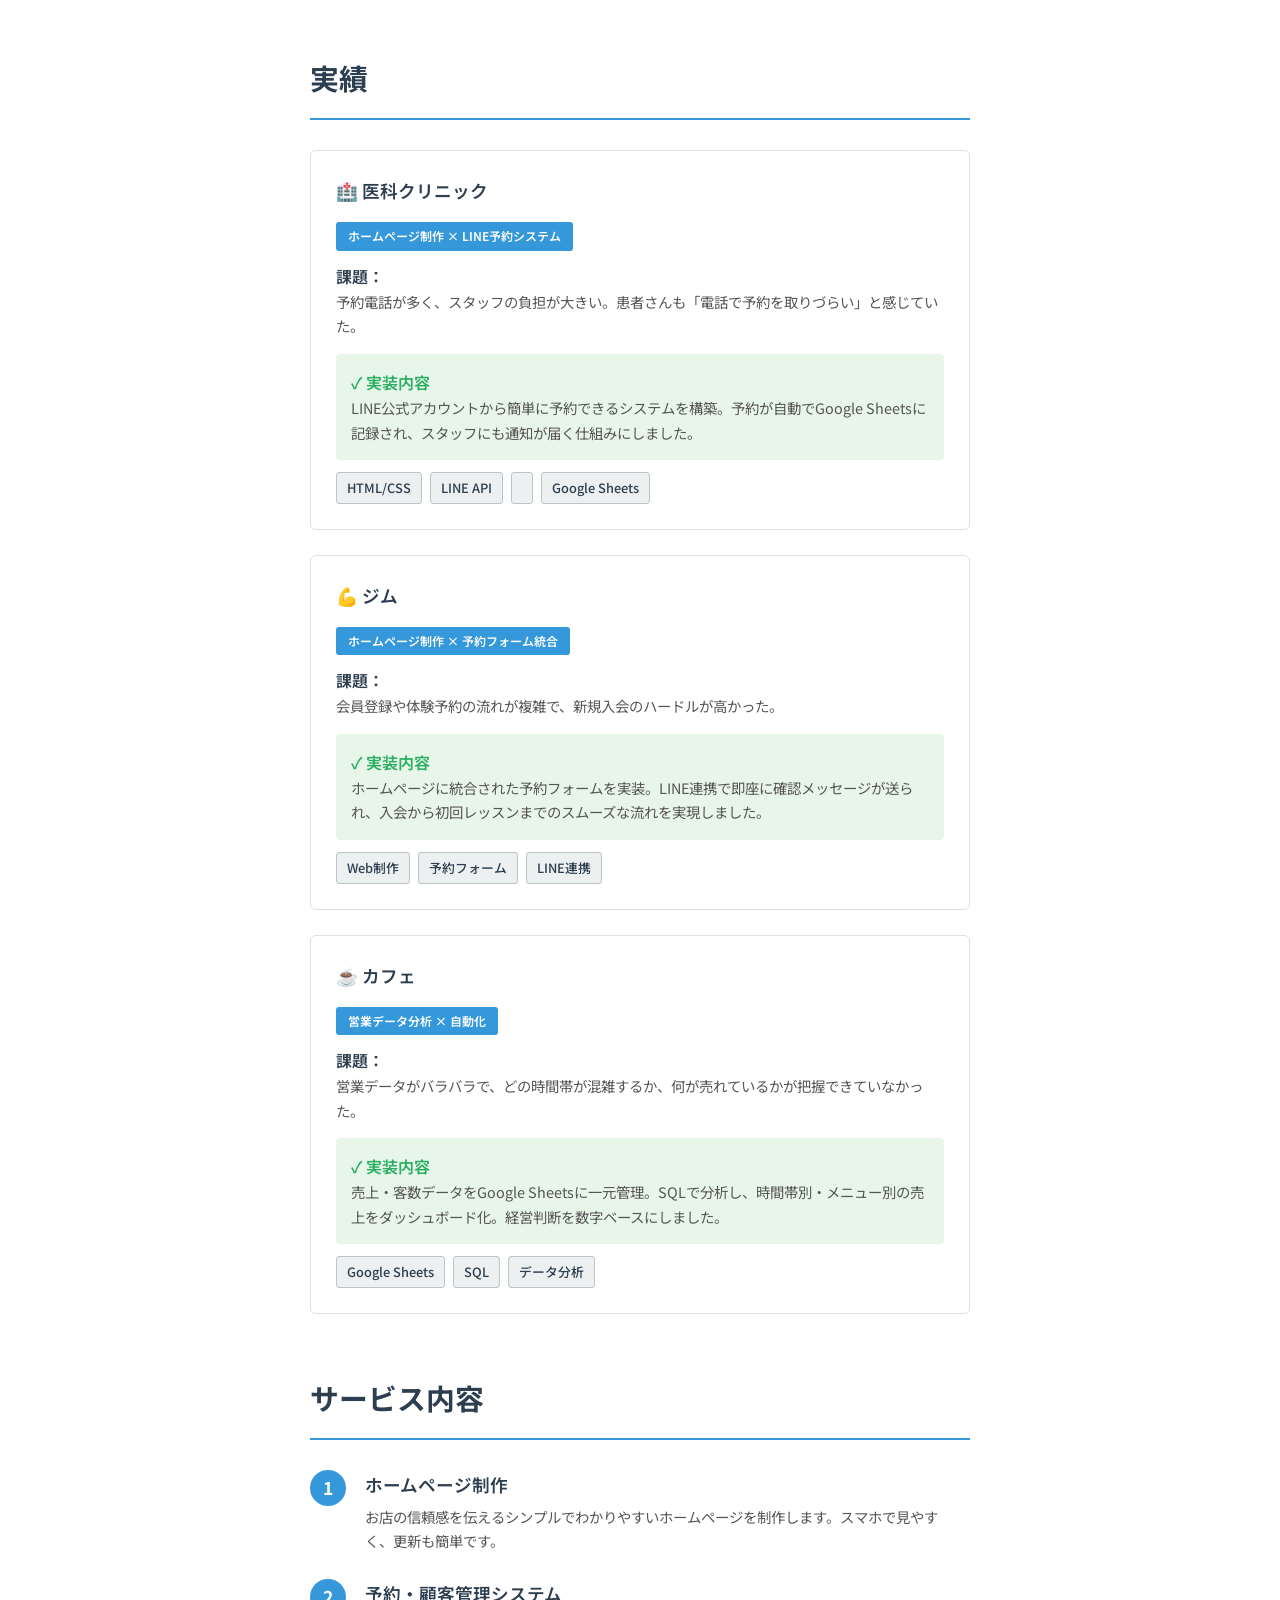
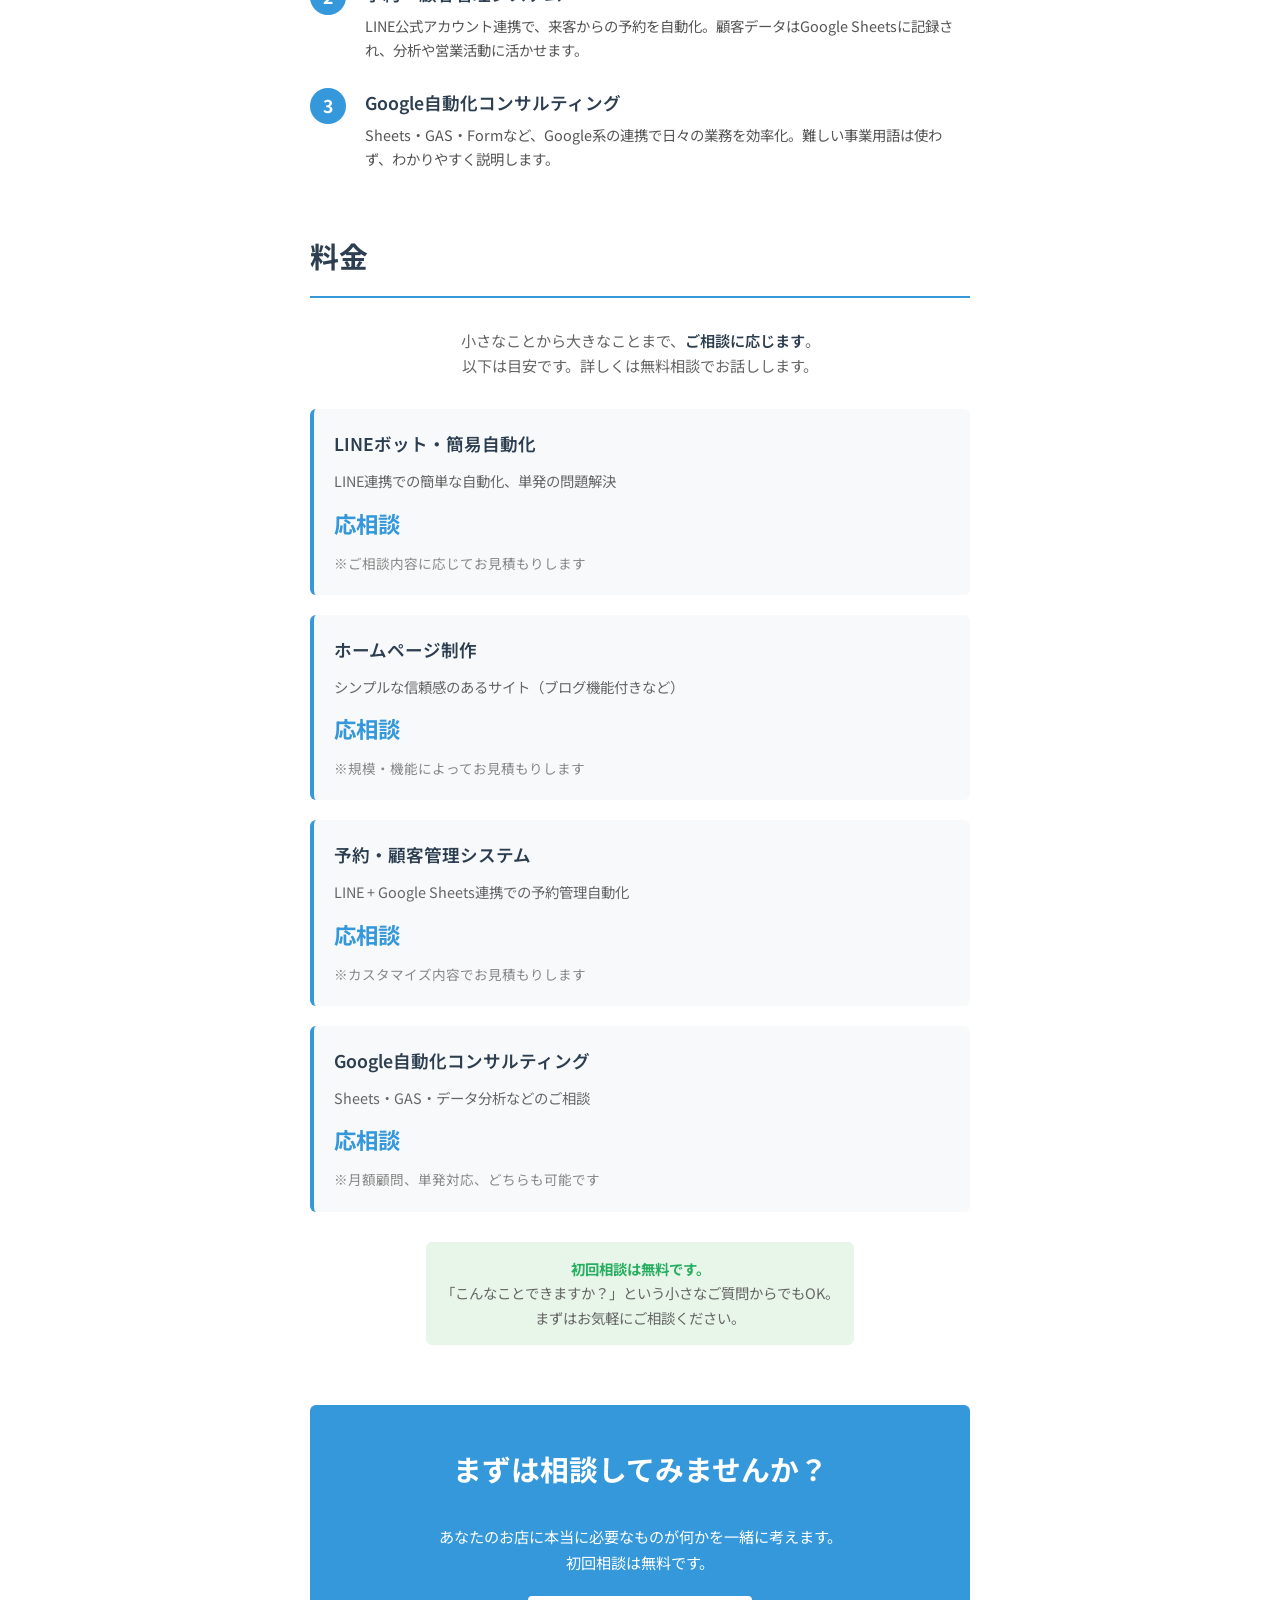
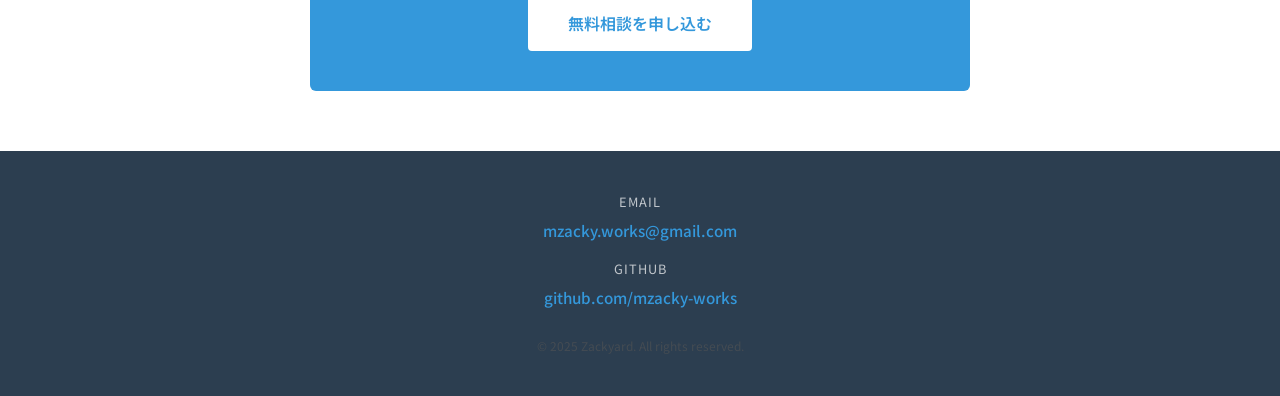
==== commit 57382d4b: "Update index.html" ====
--- a/index.html
+++ b/index.html
@@ -103,7 +103,7 @@
         <div class="header-content">
             <h1>Zackyard</h1>
             <p>小店舗のWeb・自動化パートナー</p>
-            <p class="sub">ホームページ制作 × 予約システム × 自動化</p>
+            <p class="sub">ホームページ制作 × 予約システム × 自動化/効率化</p>
         </div>
     </header>
 
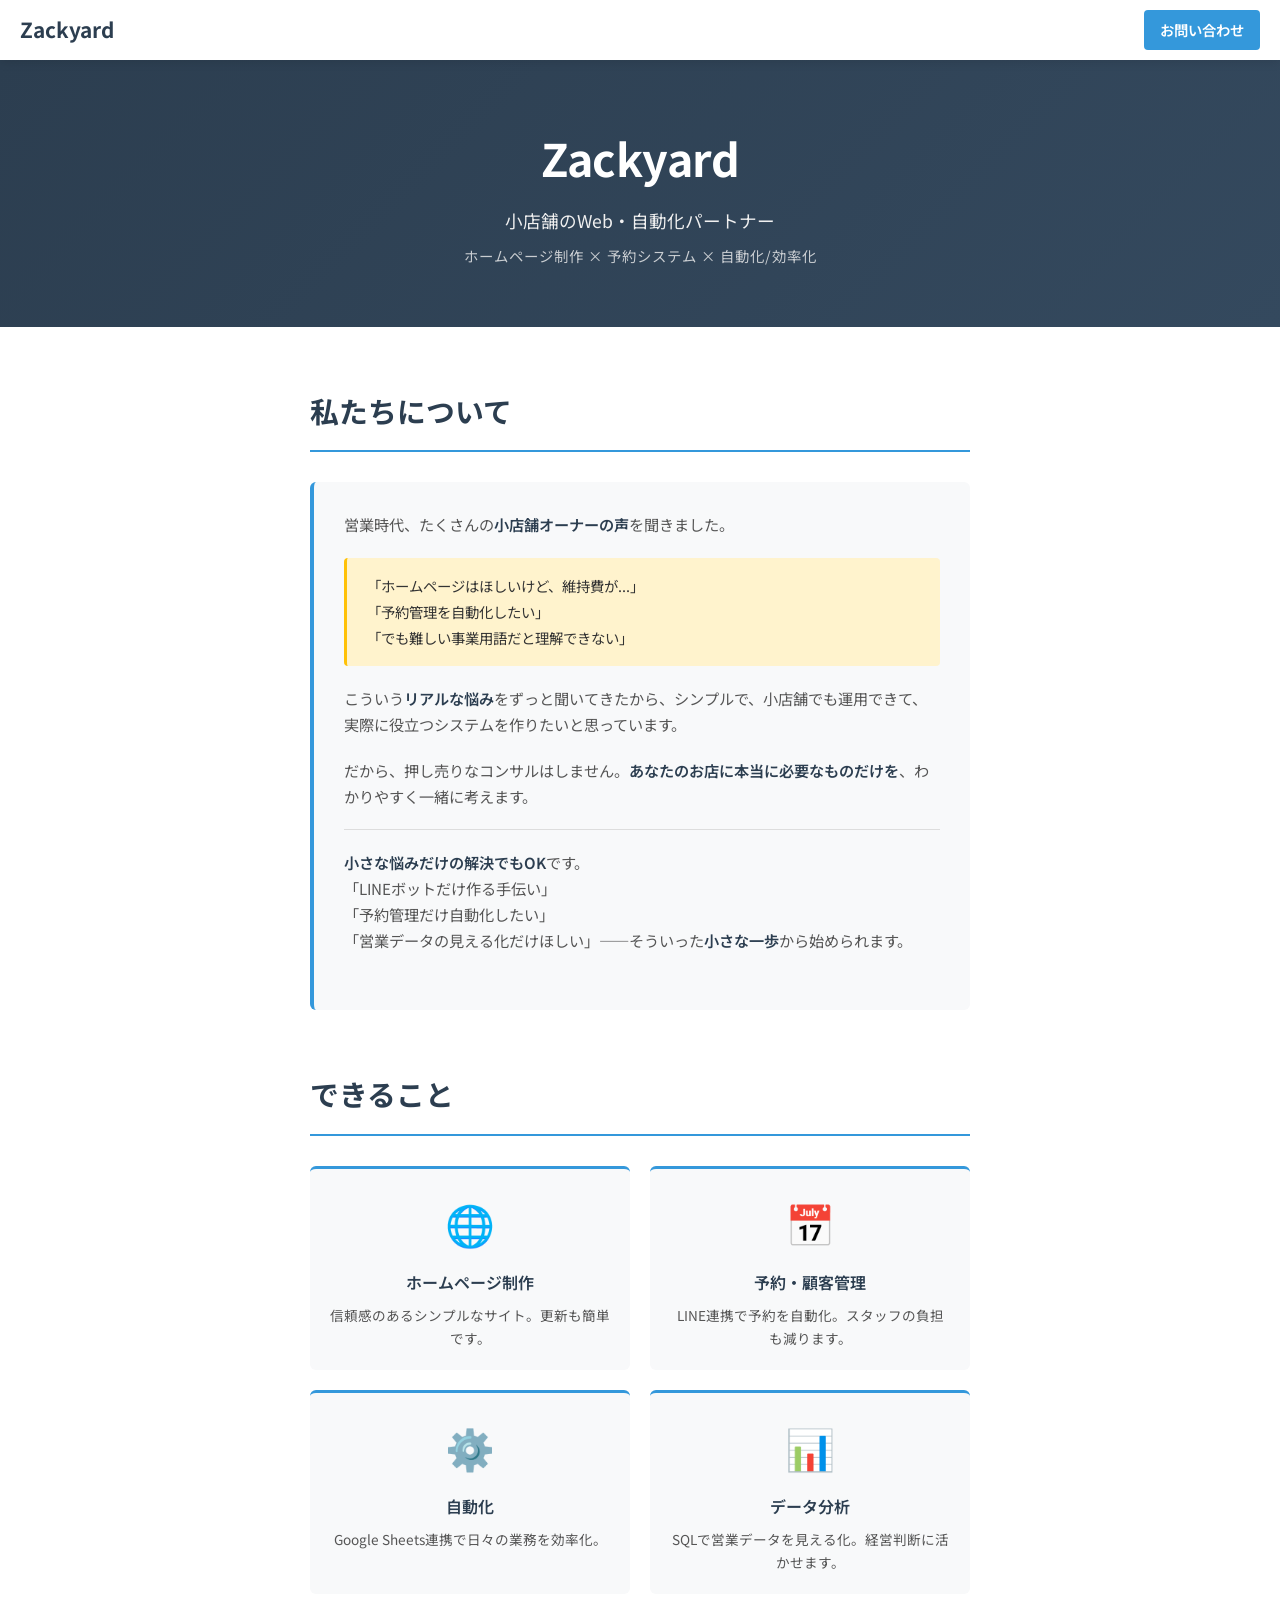
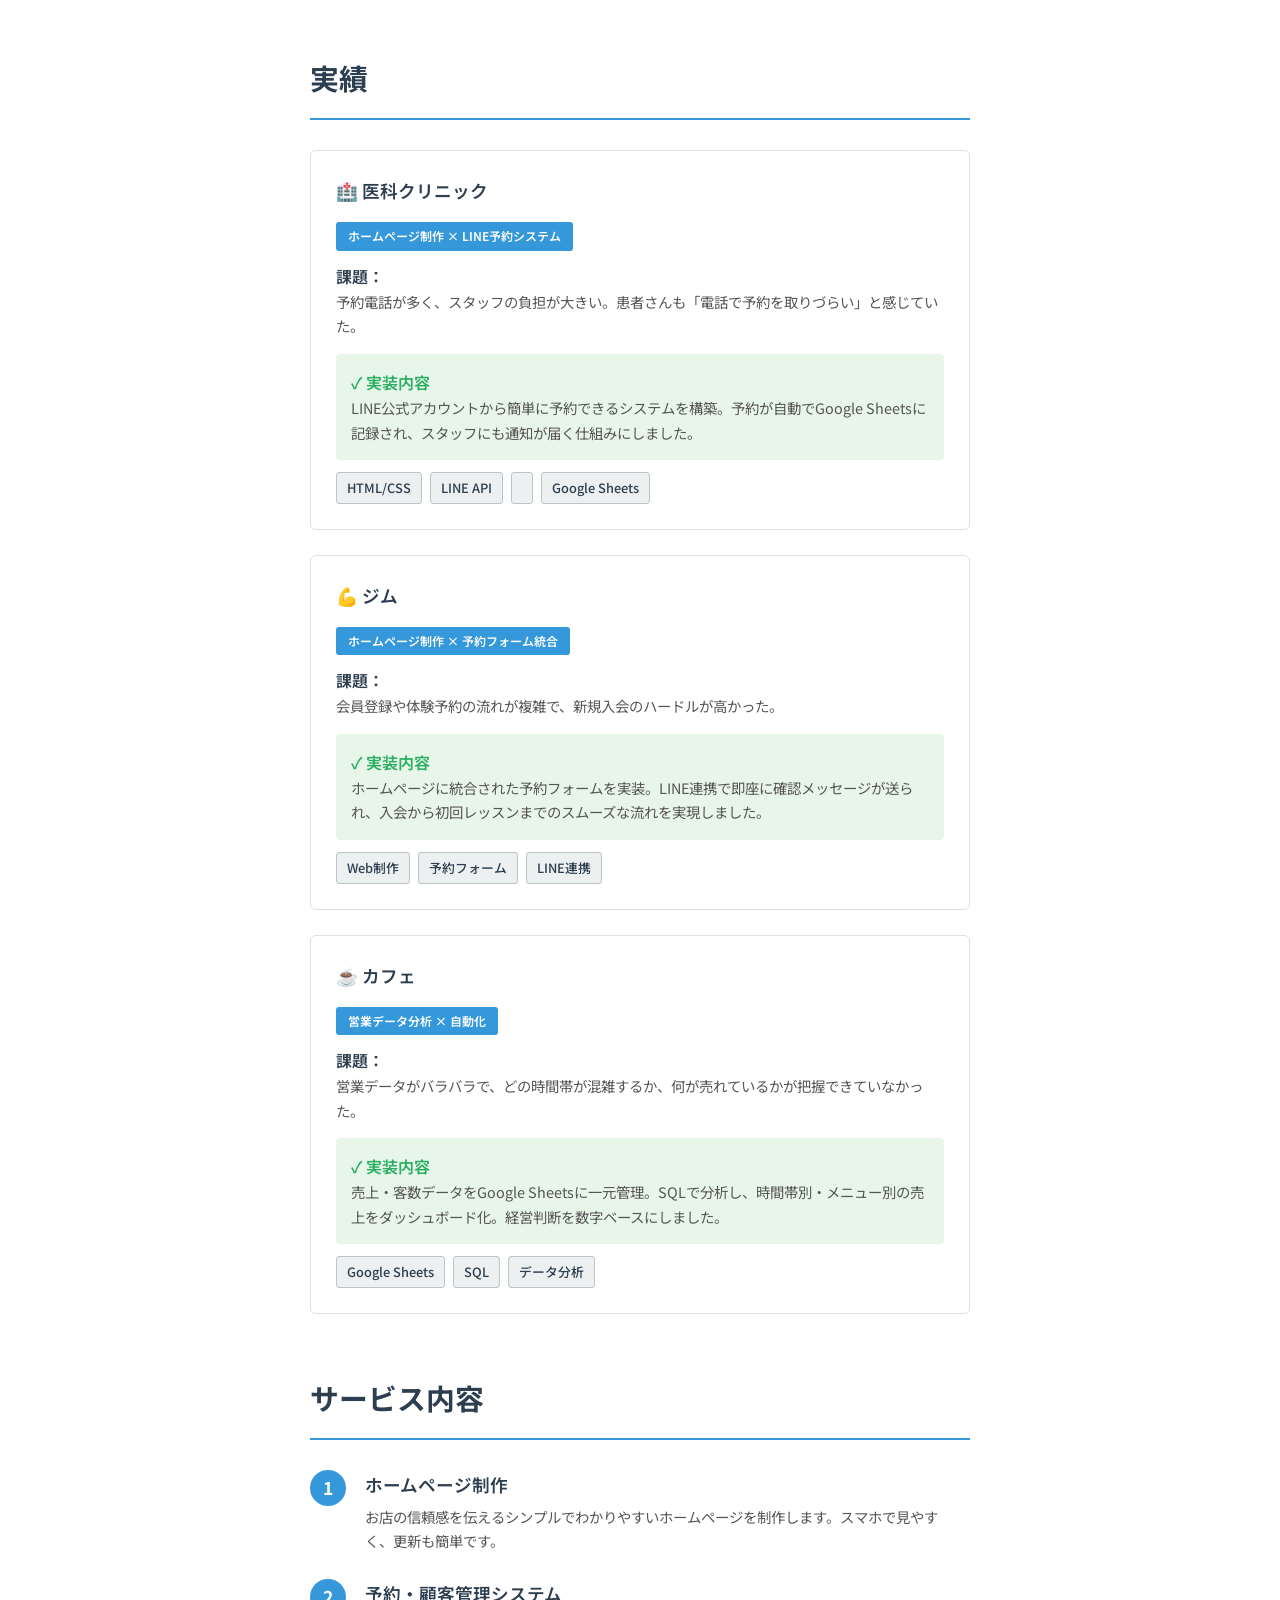
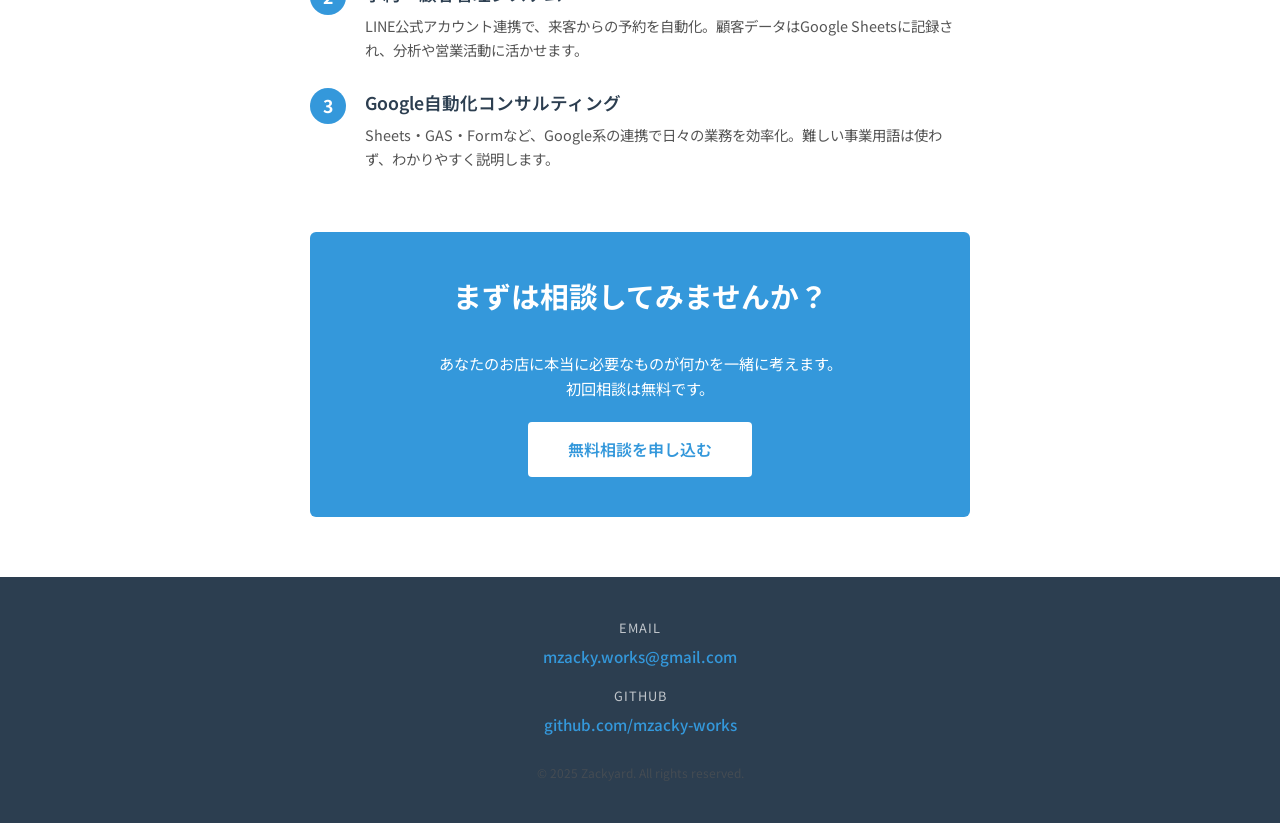
==== commit 4a0a93b2: "Update index.html" ====
--- a/index.html
+++ b/index.html
@@ -95,7 +95,6 @@
         <a href="#skills">できること</a>
         <a href="#works">実績</a>
         <a href="#services">サービス内容</a>
-        <a href="#pricing">料金</a>
         <a href="mailto:mzacky.works@gmail.com">お問い合わせ</a>
     </div>
 
@@ -132,8 +131,7 @@
                 </p>
 
                 <p style="margin-top: 20px; padding-top: 20px; border-top: 1px solid #ddd;">
-                    <span class="highlight">小さな悩みだけの解決でもOK</span>です。「LINEボットだけ作る手伝い」「予約管理だけ自動化したい」「営業データの見える化だけほしい」——そういった<span class="highlight">小さな一歩</span>から始められます。<br><br>
-                    <a href="#pricing" style="color: #3498db; font-weight: 600; text-decoration: none;">→ 料金を見る</a>
+                    <span class="highlight">小さな悩みだけの解決でもOK</span>です。<br>「LINEボットだけ作る手伝い」<br>「予約管理だけ自動化したい」<br>「営業データの見える化だけほしい」——そういった<span class="highlight">小さな一歩</span>から始められます。<br><br>
                 </p>
             </div>
         </section>
@@ -262,56 +260,7 @@
                 </li>
             </ul>
         </section>
-
-        <!-- ===== 料金 ===== -->
-        <section id="pricing">
-            <h2>料金</h2>
-            <p style="text-align: center; margin-bottom: 30px; color: #666;">
-                小さなことから大きなことまで、<span class="highlight">ご相談に応じます</span>。<br>
-                以下は目安です。詳しくは無料相談でお話しします。
-            </p>
-
-            <div style="display: grid; grid-template-columns: 1fr; gap: 20px;">
-                
-                <div style="background: #f8f9fa; padding: 20px; border-radius: 6px; border-left: 4px solid #3498db;">
-                    <h3 style="margin-bottom: 10px;">LINEボット・簡易自動化</h3>
-                    <p style="font-size: 0.9rem; color: #666; margin-bottom: 10px;">LINE連携での簡単な自動化、単発の問題解決</p>
-                    <p style="font-size: 1.4rem; font-weight: 700; color: #3498db;">応相談</p>
-                    <p style="font-size: 0.85rem; color: #888; margin-top: 10px;">※ご相談内容に応じてお見積もりします</p>
-                </div>
-
-                <div style="background: #f8f9fa; padding: 20px; border-radius: 6px; border-left: 4px solid #3498db;">
-                    <h3 style="margin-bottom: 10px;">ホームページ制作</h3>
-                    <p style="font-size: 0.9rem; color: #666; margin-bottom: 10px;">シンプルな信頼感のあるサイト（ブログ機能付きなど）</p>
-                    <p style="font-size: 1.4rem; font-weight: 700; color: #3498db;">応相談</p>
-                    <p style="font-size: 0.85rem; color: #888; margin-top: 10px;">※規模・機能によってお見積もりします</p>
-                </div>
-
-                <div style="background: #f8f9fa; padding: 20px; border-radius: 6px; border-left: 4px solid #3498db;">
-                    <h3 style="margin-bottom: 10px;">予約・顧客管理システム</h3>
-                    <p style="font-size: 0.9rem; color: #666; margin-bottom: 10px;">LINE + Google Sheets連携での予約管理自動化</p>
-                    <p style="font-size: 1.4rem; font-weight: 700; color: #3498db;">応相談</p>
-                    <p style="font-size: 0.85rem; color: #888; margin-top: 10px;">※カスタマイズ内容でお見積もりします</p>
-                </div>
-
-                <div style="background: #f8f9fa; padding: 20px; border-radius: 6px; border-left: 4px solid #3498db;">
-                    <h3 style="margin-bottom: 10px;">Google自動化コンサルティング</h3>
-                    <p style="font-size: 0.9rem; color: #666; margin-bottom: 10px;">Sheets・GAS・データ分析などのご相談</p>
-                    <p style="font-size: 1.4rem; font-weight: 700; color: #3498db;">応相談</p>
-                    <p style="font-size: 0.85rem; color: #888; margin-top: 10px;">※月額顧問、単発対応、どちらも可能です</p>
-                </div>
-
-            </div>
-
-            <p style="margin-top: 30px; text-align: center; font-size: 0.9rem; color: #666;">
-                <span style="background: #e8f5e9; padding: 15px; border-radius: 6px; display: inline-block;">
-                    <strong style="color: #27ae60;">初回相談は無料です。</strong><br>
-                    「こんなことできますか？」という小さなご質問からでもOK。<br>
-                    まずはお気軽にご相談ください。
-                </span>
-            </p>
-        </section>
-
+        
         <!-- ===== CTA ===== -->
         <div class="cta-box">
             <h2>まずは相談してみませんか？</h2>
--- a/style.css
+++ b/style.css
@@ -206,6 +206,7 @@
     border-radius: 4px;
     font-size: 0.9rem;
     line-height: 1.8;
+    color: #333;
 }
 
 /* ===== スキルセクション ===== */
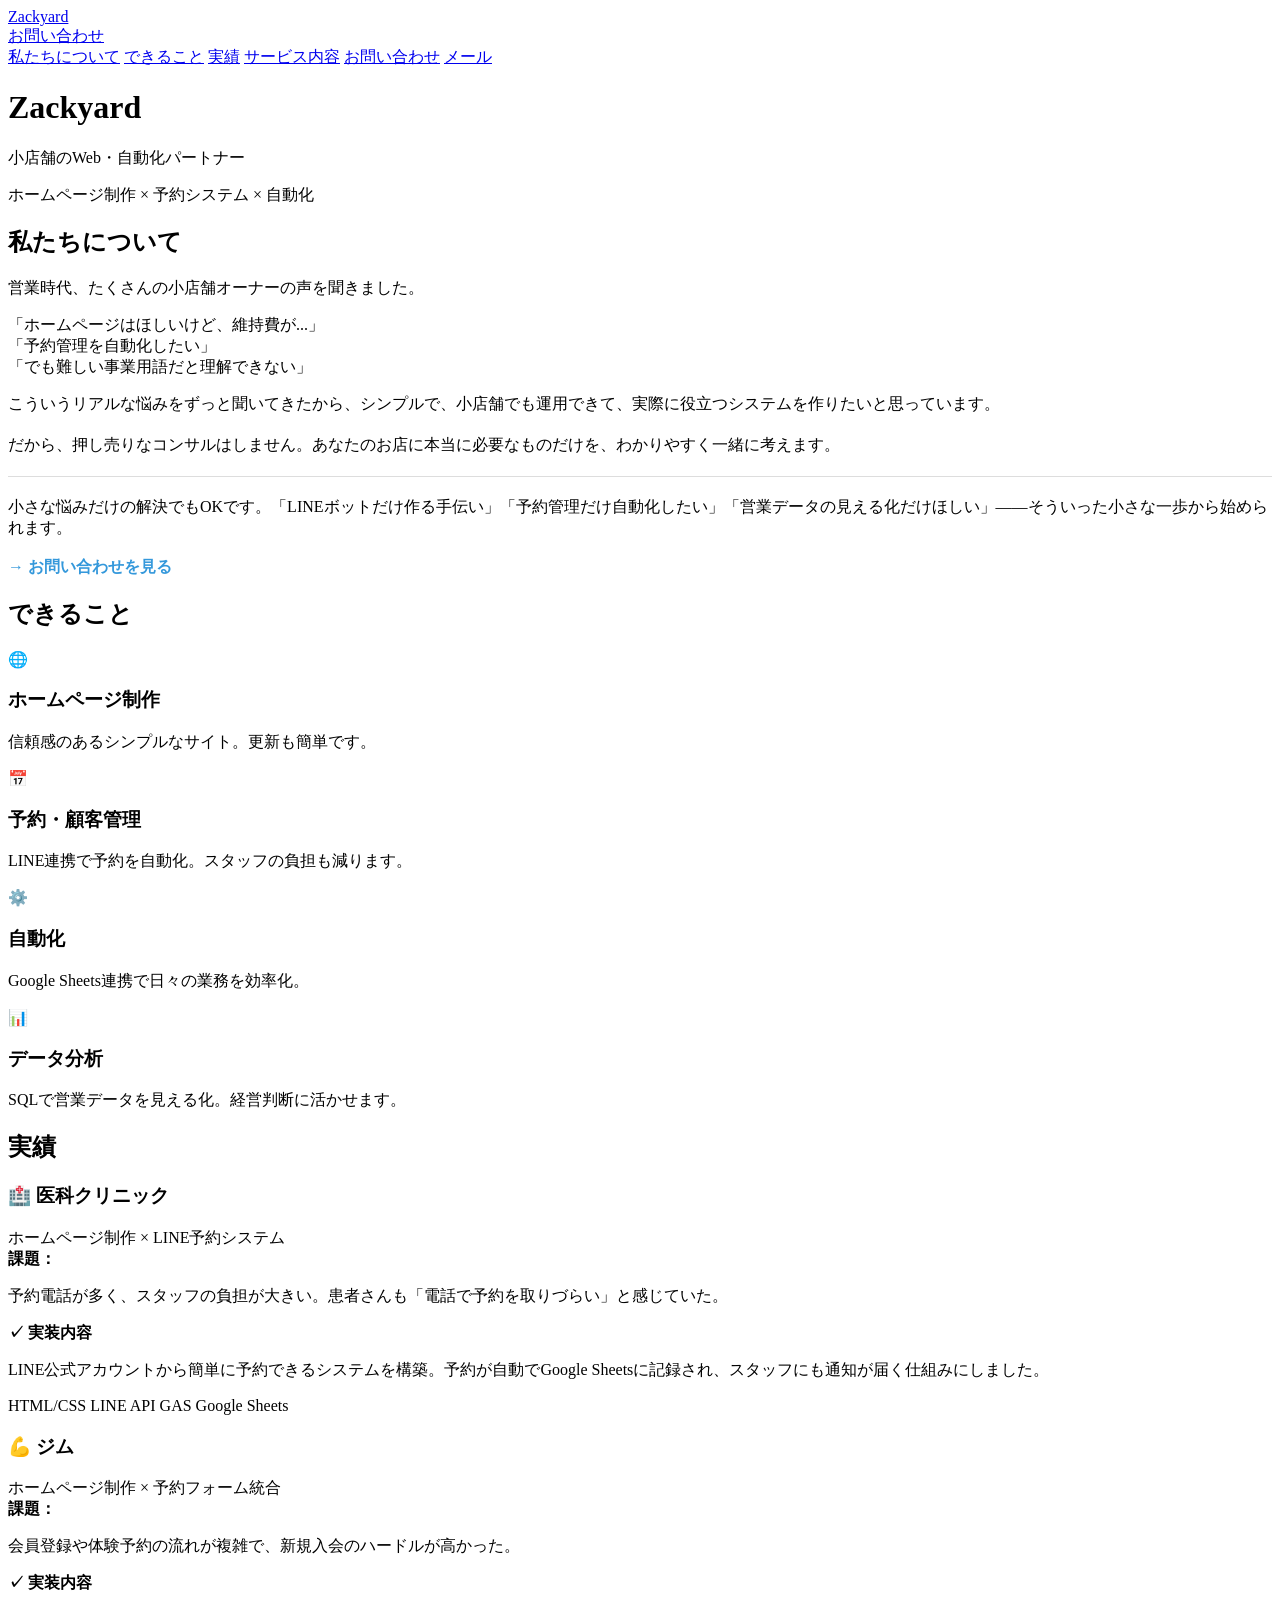
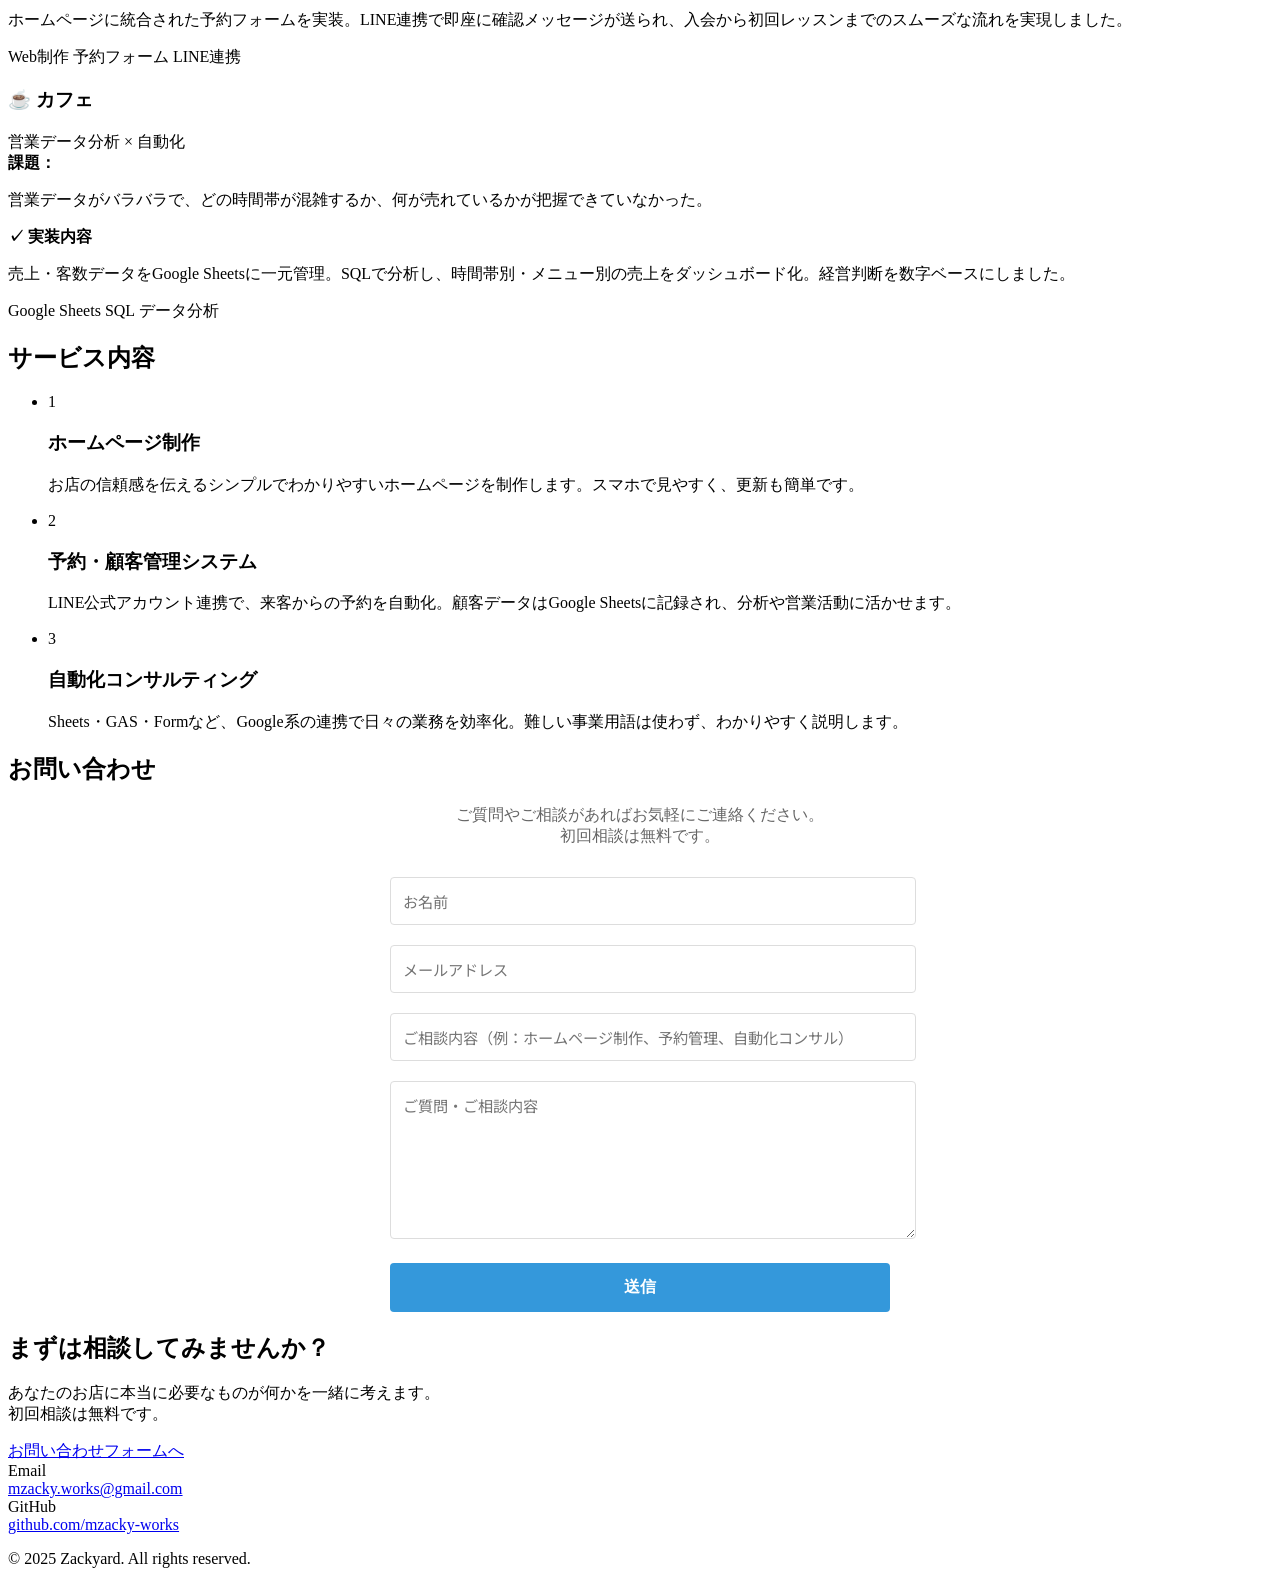
==== commit a4ecc6b5: "Update index.html" ====
--- a/index.html
+++ b/index.html
@@ -5,15 +5,15 @@
     <meta name="viewport" content="width=device-width, initial-scale=1.0">
     <title>Zackyard</title>
     
-    <meta name="description" content="営業時代に小店舗オーナーの悩みを聞いてきた。だからシンプルで、本当に役立つホームページ制作・予約システム・を提供します。初回相談無料。">
-    <meta name="keywords" content="ホームページ制作,予約システム,GAS自動化,小店舗,LINE連携">
+    <meta name="description" content="営業時代に小店舗オーナーの悩みを聞いてきた。だからシンプルで、本当に役立つホームページ制作・予約システム・自動化を提供します。初回相談無料。">
+    <meta name="keywords" content="ホームページ制作,予約システム,自動化,小店舗,LINE連携">
     <meta name="robots" content="index, follow">
     <link rel="canonical" href="https://mzacky-works.github.io/zackyard/">
     
     <!-- OGP -->
     <meta property="og:type" content="website">
     <meta property="og:title" content="Zackyard - 小店舗のWeb・自動化パートナー">
-    <meta property="og:description" content="営業時代に小店舗オーナーの悩みを聞いてきた。シンプルで本当に役立つホームページ制作・予約システム・GAS自動化を提供します。">
+    <meta property="og:description" content="営業時代に小店舗オーナーの悩みを聞いてきた。シンプルで本当に役立つホームページ制作・予約システム・自動化を提供します。">
     <meta property="og:url" content="https://mzacky-works.github.io/zackyard/">
     <meta property="og:image" content="https://mzacky-works.github.io/zackyard/og-image.png">
     <meta property="og:site_name" content="Zackyard">
@@ -21,7 +21,7 @@
     <!-- Twitter -->
     <meta name="twitter:card" content="summary_large_image">
     <meta name="twitter:title" content="Zackyard - 小店舗のWeb・自動化パートナー">
-    <meta name="twitter:description" content="営業時代に小店舗オーナーの悩みを聞いてきた。シンプルで本当に役立つホームページ制作・予約システム・自動化/効率化を提供します。">
+    <meta name="twitter:description" content="営業時代に小店舗オーナーの悩みを聞いてきた。シンプルで本当に役立つホームページ制作・予約システム・自動化を提供します。">
     <meta name="twitter:image" content="https://mzacky-works.github.io/zackyard/og-image.png">
     
     <link rel="preconnect" href="https://fonts.googleapis.com">
@@ -29,7 +29,7 @@
     <link href="https://fonts.googleapis.com/css2?family=Noto+Sans+JP:wght@400;500;600;700&display=swap" rel="stylesheet">
     
     <!-- 外部CSS -->
-    <link rel="stylesheet" href="./style.css">
+    <link rel="stylesheet" href="css/style.css">
     
     <!-- 構造化マークアップ -->
     <script type="application/ld+json">
@@ -37,7 +37,7 @@
       "@context": "https://schema.org",
       "@type": "LocalBusiness",
       "name": "Zackyard",
-      "description": "小店舗のWeb・自動化パートナー。ホームページ制作、予約システム、業務の効率化を提供。",
+      "description": "小店舗のWeb・自動化パートナー。ホームページ制作、予約システム、自動化を提供。",
       "url": "https://mzacky-works.github.io/zackyard/",
       "telephone": "",
       "email": "mzacky.works@gmail.com",
@@ -52,7 +52,7 @@
       "knowsAbout": [
         "Web制作",
         "予約システム",
-        "",
+        "自動化",
         "Google Sheets",
         "LINE API"
       ]
@@ -95,14 +95,15 @@
         <a href="#skills">できること</a>
         <a href="#works">実績</a>
         <a href="#services">サービス内容</a>
-        <a href="mailto:mzacky.works@gmail.com">お問い合わせ</a>
+        <a href="#contact">お問い合わせ</a>
+        <a href="mailto:mzacky.works@gmail.com">メール</a>
     </div>
 
     <header>
         <div class="header-content">
             <h1>Zackyard</h1>
             <p>小店舗のWeb・自動化パートナー</p>
-            <p class="sub">ホームページ制作 × 予約システム × 自動化/効率化</p>
+            <p class="sub">ホームページ制作 × 予約システム × 自動化</p>
         </div>
     </header>
 
@@ -131,7 +132,8 @@
                 </p>
 
                 <p style="margin-top: 20px; padding-top: 20px; border-top: 1px solid #ddd;">
-                    <span class="highlight">小さな悩みだけの解決でもOK</span>です。<br>「LINEボットだけ作る手伝い」<br>「予約管理だけ自動化したい」<br>「営業データの見える化だけほしい」——そういった<span class="highlight">小さな一歩</span>から始められます。<br><br>
+                    <span class="highlight">小さな悩みだけの解決でもOK</span>です。「LINEボットだけ作る手伝い」「予約管理だけ自動化したい」「営業データの見える化だけほしい」——そういった<span class="highlight">小さな一歩</span>から始められます。<br><br>
+                    <a href="#contact" style="color: #3498db; font-weight: 600; text-decoration: none;">→ お問い合わせを見る</a>
                 </p>
             </div>
         </section>
@@ -184,7 +186,7 @@
                 <div class="tech-tags">
                     <span class="tech-tag">HTML/CSS</span>
                     <span class="tech-tag">LINE API</span>
-                    <span class="tech-tag"></span>
+                    <span class="tech-tag">GAS</span>
                     <span class="tech-tag">Google Sheets</span>
                 </div>
             </div>
@@ -254,18 +256,42 @@
                 <li>
                     <span class="service-number">3</span>
                     <div class="service-text">
-                        <h3>Google自動化コンサルティング</h3>
+                        <h3>自動化コンサルティング</h3>
                         <p>Sheets・GAS・Formなど、Google系の連携で日々の業務を効率化。難しい事業用語は使わず、わかりやすく説明します。</p>
                     </div>
                 </li>
             </ul>
         </section>
-        
+
+        <!-- ===== お問い合わせ ===== -->
+        <section id="contact">
+            <h2>お問い合わせ</h2>
+            <p style="text-align: center; margin-bottom: 30px; color: #666;">
+                ご質問やご相談があればお気軽にご連絡ください。<br>
+                初回相談は無料です。
+            </p>
+            <form action="https://formspree.io/f/xqevnelo" method="POST" style="max-width: 500px; margin: 0 auto;">
+                <div style="margin-bottom: 20px;">
+                    <input type="text" name="name" placeholder="お名前" required style="width: 100%; padding: 12px; border: 1px solid #ddd; border-radius: 4px; font-family: 'Noto Sans JP', sans-serif; font-size: 0.95rem;">
+                </div>
+                <div style="margin-bottom: 20px;">
+                    <input type="email" name="email" placeholder="メールアドレス" required style="width: 100%; padding: 12px; border: 1px solid #ddd; border-radius: 4px; font-family: 'Noto Sans JP', sans-serif; font-size: 0.95rem;">
+                </div>
+                <div style="margin-bottom: 20px;">
+                    <input type="text" name="service" placeholder="ご相談内容（例：ホームページ制作、予約管理、自動化コンサル）" style="width: 100%; padding: 12px; border: 1px solid #ddd; border-radius: 4px; font-family: 'Noto Sans JP', sans-serif; font-size: 0.95rem;">
+                </div>
+                <div style="margin-bottom: 20px;">
+                    <textarea name="message" placeholder="ご質問・ご相談内容" rows="6" required style="width: 100%; padding: 12px; border: 1px solid #ddd; border-radius: 4px; font-family: 'Noto Sans JP', sans-serif; font-size: 0.95rem;"></textarea>
+                </div>
+                <button type="submit" style="background: #3498db; color: white; padding: 14px 40px; border-radius: 4px; font-weight: 600; border: none; cursor: pointer; width: 100%; font-size: 1rem; transition: background 0.3s;">送信</button>
+            </form>
+        </section>
+
         <!-- ===== CTA ===== -->
         <div class="cta-box">
             <h2>まずは相談してみませんか？</h2>
             <p>あなたのお店に本当に必要なものが何かを一緒に考えます。<br>初回相談は無料です。</p>
-            <a href="mailto:mzacky.works@gmail.com" class="cta-button">無料相談を申し込む</a>
+            <a href="#contact" class="cta-button">お問い合わせフォームへ</a>
         </div>
 
     </main>
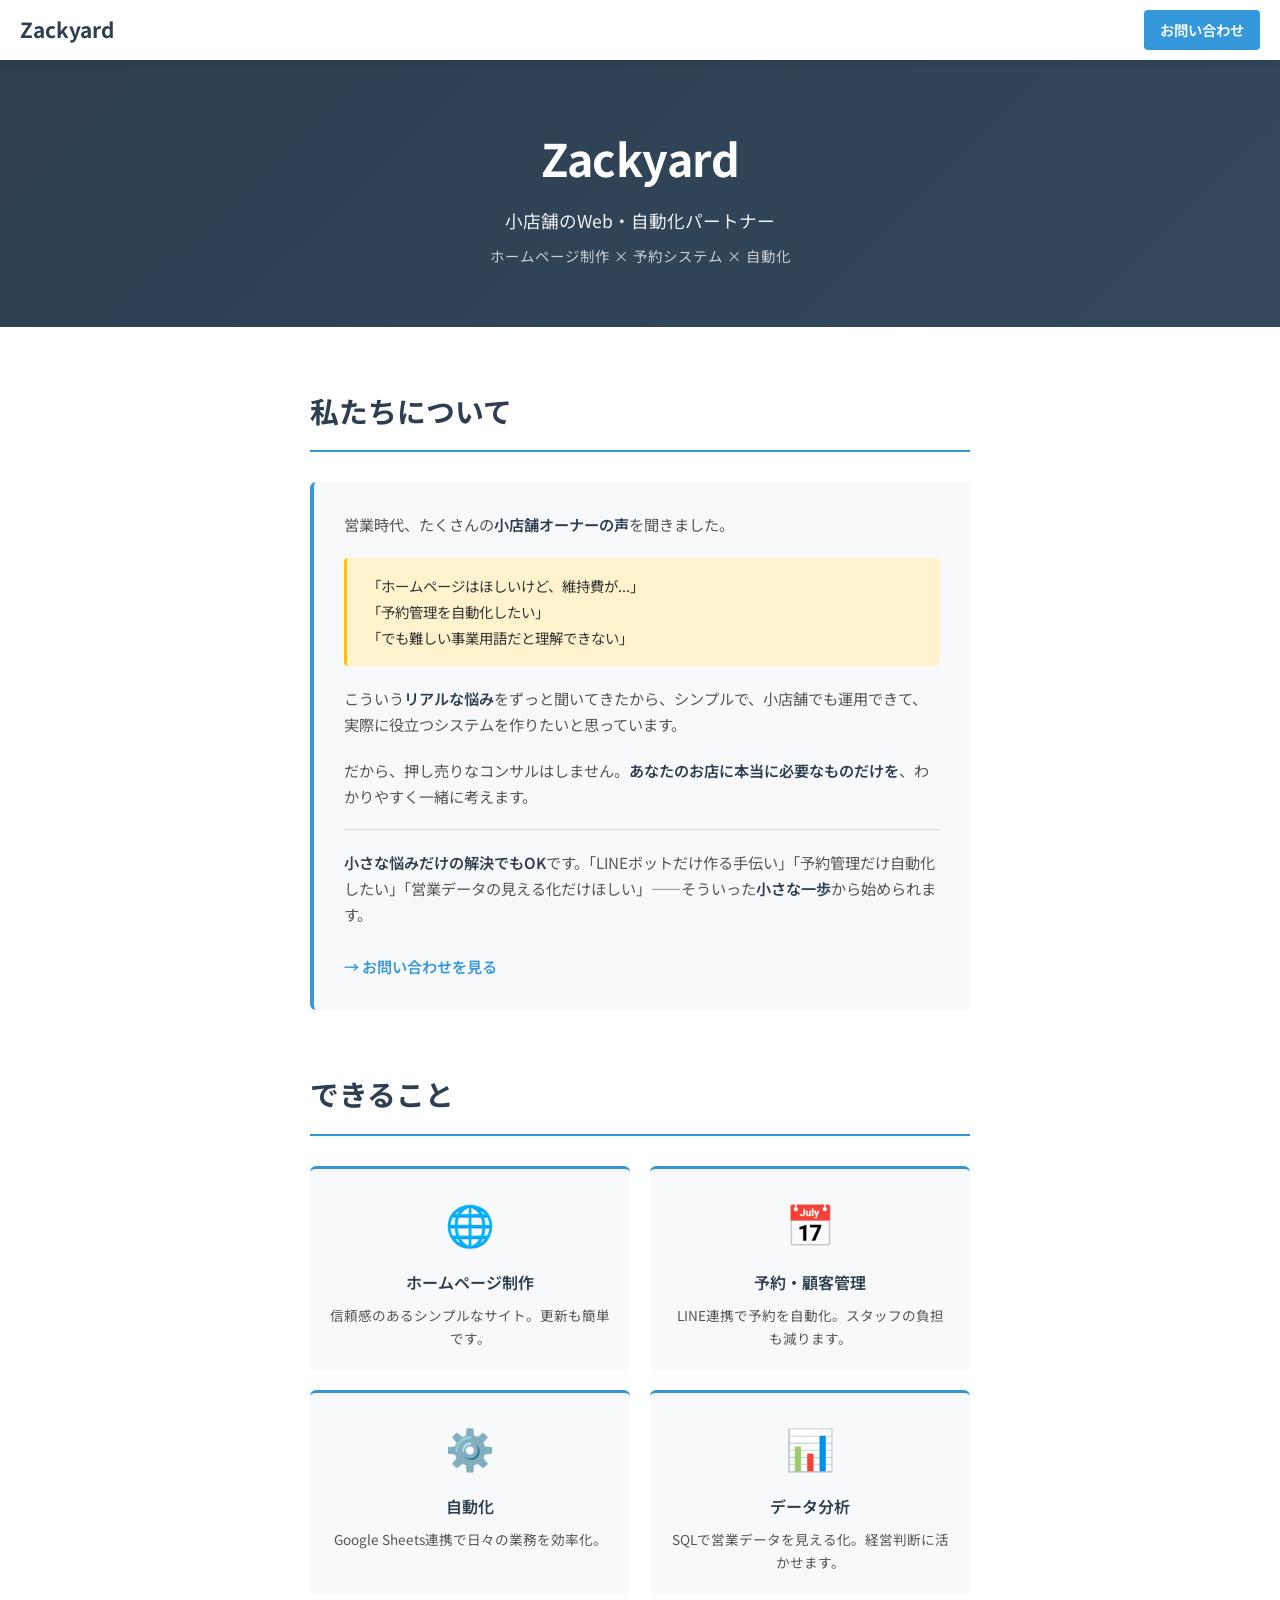
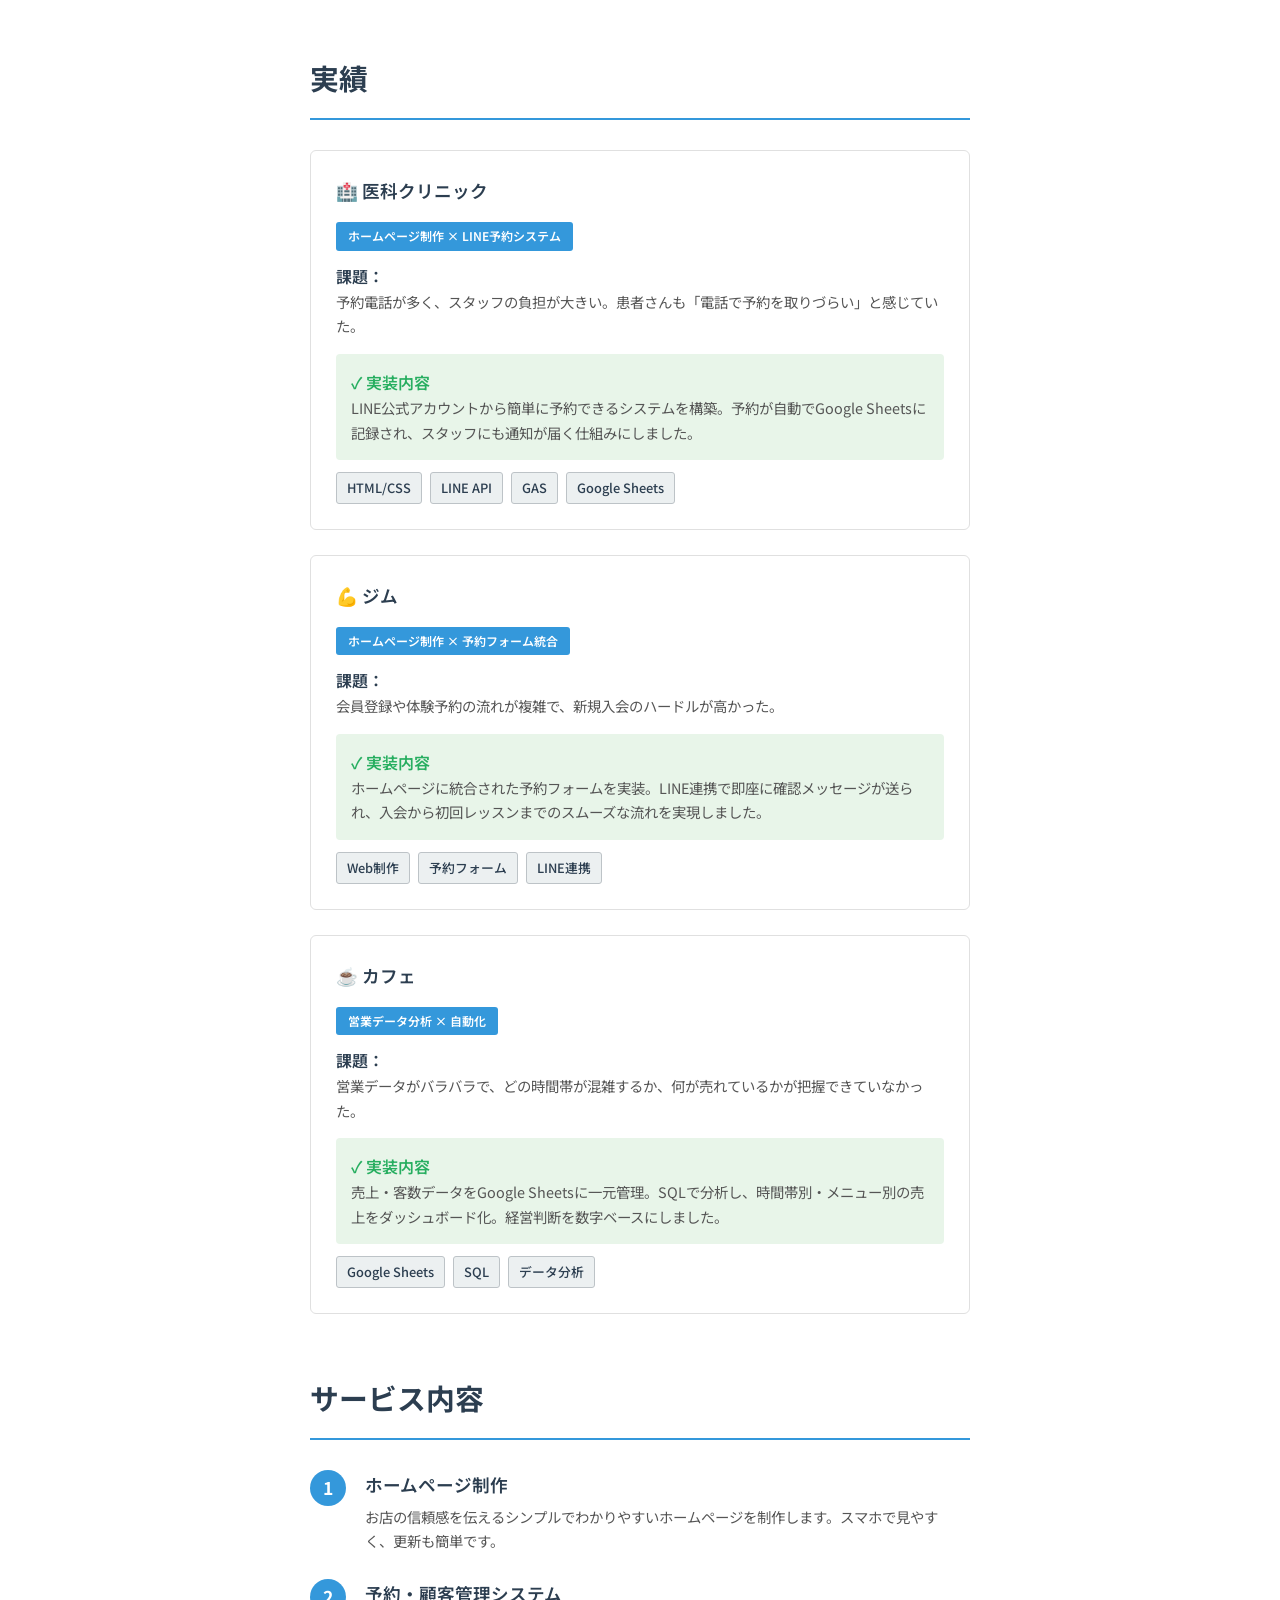
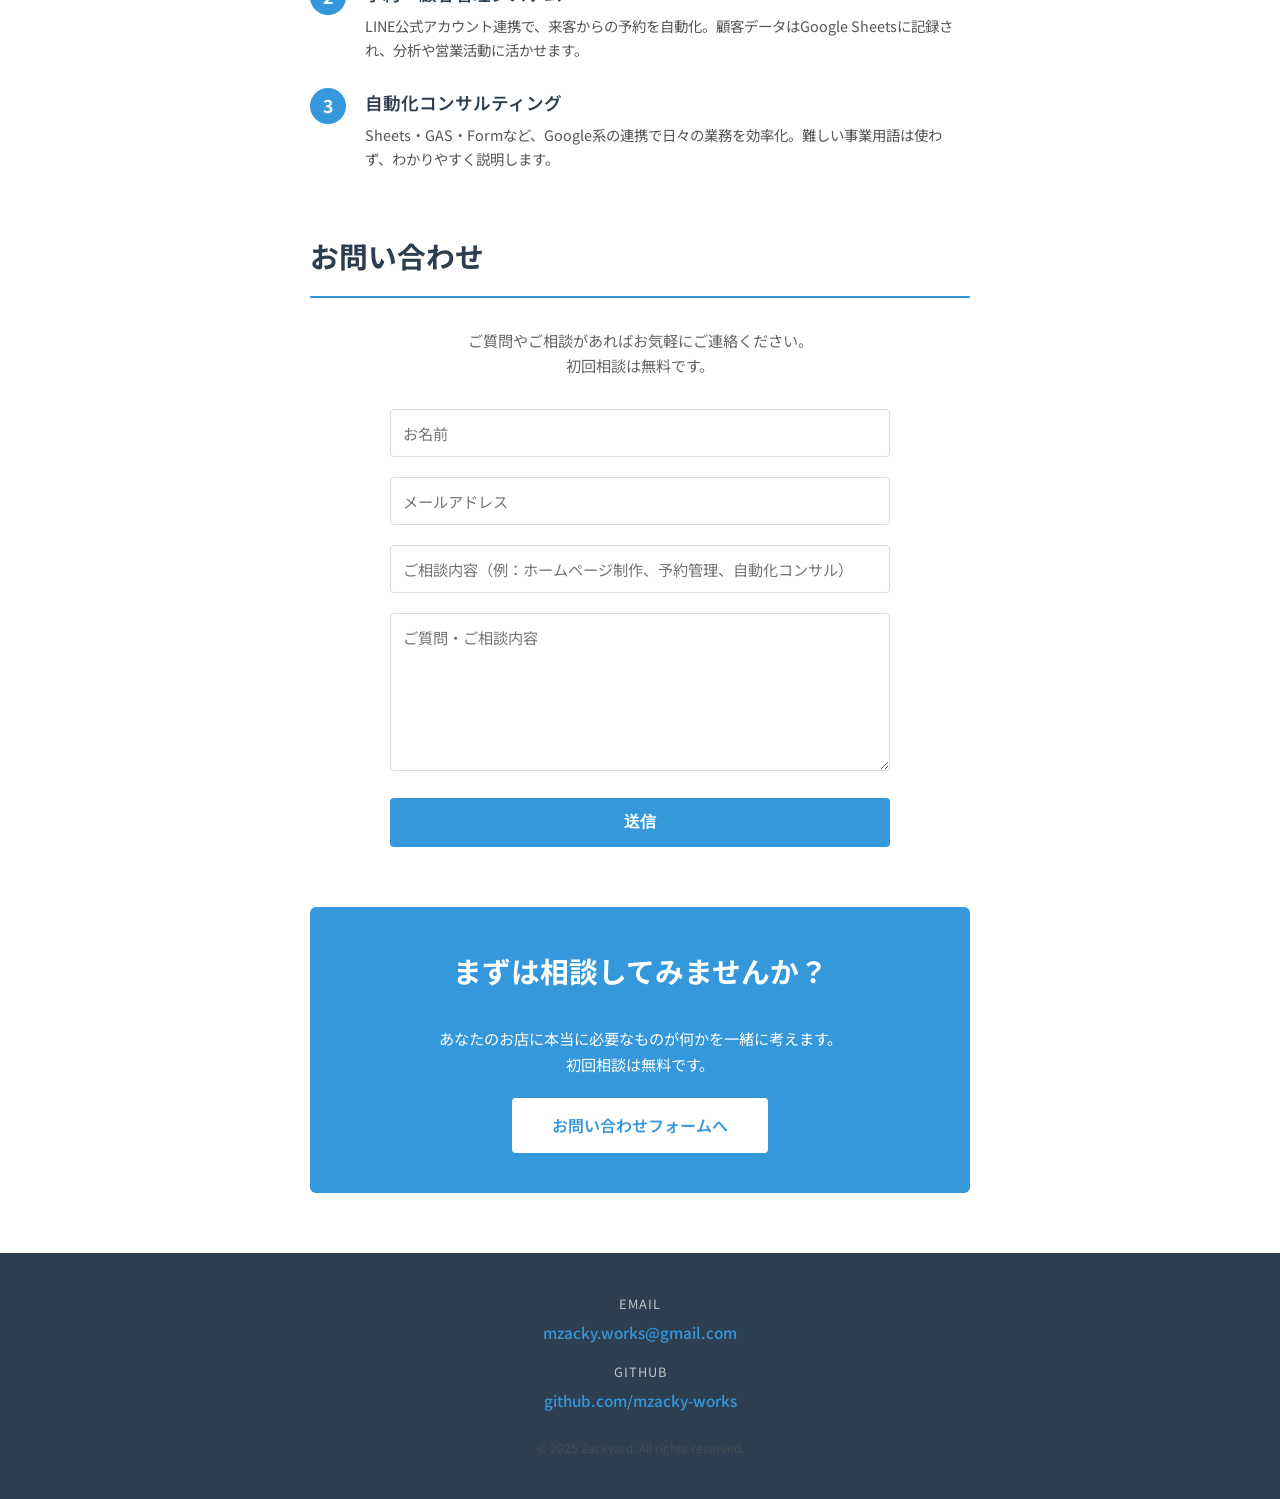
==== commit 40cdc52c: "Update index.html" ====
--- a/index.html
+++ b/index.html
@@ -29,7 +29,7 @@
     <link href="https://fonts.googleapis.com/css2?family=Noto+Sans+JP:wght@400;500;600;700&display=swap" rel="stylesheet">
     
     <!-- 外部CSS -->
-    <link rel="stylesheet" href="css/style.css">
+    <link rel="stylesheet" href="./style.css">
     
     <!-- 構造化マークアップ -->
     <script type="application/ld+json">
--- a/style.css
+++ b/style.css
@@ -0,0 +1,473 @@
+* {
+    margin: 0;
+    padding: 0;
+    box-sizing: border-box;
+}
+
+body {
+    font-family: 'Noto Sans JP', sans-serif;
+    background-color: #ffffff;
+    color: #333;
+    line-height: 1.7;
+}
+
+/* ===== 固定ナビバー ===== */
+nav {
+    position: fixed;
+    top: 0;
+    left: 0;
+    right: 0;
+    background: white;
+    box-shadow: 0 2px 10px rgba(0,0,0,0.1);
+    z-index: 1000;
+    padding: 0 20px;
+    height: 60px;
+    display: flex;
+    align-items: center;
+    justify-content: space-between;
+}
+
+.nav-logo {
+    font-size: 1.3rem;
+    font-weight: 700;
+    color: #2c3e50;
+    text-decoration: none;
+}
+
+.nav-right {
+    display: flex;
+    align-items: center;
+    gap: 20px;
+}
+
+.nav-contact {
+    background: #3498db;
+    color: white;
+    padding: 8px 16px;
+    border-radius: 4px;
+    text-decoration: none;
+    font-weight: 600;
+    font-size: 0.9rem;
+    transition: background 0.3s;
+}
+
+.nav-contact:hover {
+    background: #2980b9;
+}
+
+.hamburger {
+    display: none;
+    flex-direction: column;
+    cursor: pointer;
+    gap: 5px;
+}
+
+.hamburger span {
+    width: 25px;
+    height: 3px;
+    background: #2c3e50;
+    transition: all 0.3s;
+}
+
+/* ハンバーガーアニメーション */
+.hamburger.active span:nth-child(1) {
+    transform: rotate(45deg) translate(8px, 8px);
+}
+
+.hamburger.active span:nth-child(2) {
+    opacity: 0;
+}
+
+.hamburger.active span:nth-child(3) {
+    transform: rotate(-45deg) translate(8px, -8px);
+}
+
+/* モバイルメニュー */
+.mobile-menu {
+    display: none;
+    position: fixed;
+    top: 60px;
+    left: 0;
+    right: 0;
+    background: white;
+    flex-direction: column;
+    padding: 20px;
+    gap: 15px;
+    box-shadow: 0 4px 10px rgba(0,0,0,0.1);
+    z-index: 999;
+}
+
+.mobile-menu.active {
+    display: flex;
+}
+
+.mobile-menu a {
+    color: #2c3e50;
+    text-decoration: none;
+    font-weight: 500;
+    padding: 10px 0;
+    border-bottom: 1px solid #eee;
+}
+
+.mobile-menu a:last-child {
+    border-bottom: none;
+}
+
+/* ===== ヘッダー ===== */
+header {
+    background: linear-gradient(135deg, #2c3e50 0%, #34495e 100%);
+    color: white;
+    padding: 60px 20px 50px;
+    text-align: center;
+    margin-top: 60px;
+}
+
+.header-content h1 {
+    font-size: 2.8rem;
+    font-weight: 700;
+    margin-bottom: 10px;
+    letter-spacing: -0.5px;
+}
+
+.header-content p {
+    font-size: 1.1rem;
+    font-weight: 400;
+    margin-bottom: 8px;
+    opacity: 1;
+    color: #f0f0f0;
+}
+
+.header-content .sub {
+    font-size: 0.9rem;
+    opacity: 0.8;
+    letter-spacing: 1px;
+    color: #f0f0f0;
+}
+
+/* ===== メインコンテンツ ===== */
+main {
+    max-width: 700px;
+    margin: 0 auto;
+    padding: 0 20px;
+    color: #f0f0f0;
+}
+
+section {
+    margin: 60px 0;
+}
+
+h2 {
+    font-size: 1.8rem;
+    font-weight: 700;
+    color: #2c3e50;
+    margin-bottom: 30px;
+    padding-bottom: 15px;
+    border-bottom: 2px solid #3498db;
+}
+
+h3 {
+    font-size: 1.1rem;
+    font-weight: 600;
+    color: #2c3e50;
+    margin-bottom: 10px;
+}
+
+p {
+    color: #555;
+    font-size: 0.95rem;
+}
+
+/* ===== About セクション ===== */
+.about-box {
+    background: #f8f9fa;
+    padding: 30px;
+    border-radius: 6px;
+    border-left: 4px solid #3498db;
+}
+
+.about-box p {
+    margin-bottom: 15px;
+}
+
+.about-box p:last-child {
+    margin-bottom: 0;
+}
+
+.highlight {
+    color: #2c3e50;
+    font-weight: 600;
+}
+
+.pain-points {
+    background: #fff3cd;
+    padding: 15px 20px;
+    margin: 20px 0;
+    border-left: 3px solid #ffc107;
+    border-radius: 4px;
+    font-size: 0.9rem;
+    line-height: 1.8;
+    color: #333;
+}
+
+/* ===== スキルセクション ===== */
+.skills-container {
+    display: grid;
+    grid-template-columns: 1fr 1fr;
+    gap: 20px;
+}
+
+.skill-item {
+    background: #f8f9fa;
+    padding: 20px;
+    border-radius: 6px;
+    border-top: 3px solid #3498db;
+    text-align: center;
+}
+
+.skill-icon {
+    font-size: 2.5rem;
+    margin-bottom: 12px;
+}
+
+.skill-item h3 {
+    font-size: 1rem;
+    margin-bottom: 8px;
+}
+
+.skill-item p {
+    font-size: 0.85rem;
+}
+
+/* ===== 実績セクション ===== */
+.case-study {
+    background: white;
+    padding: 25px;
+    margin-bottom: 25px;
+    border: 1px solid #e0e0e0;
+    border-radius: 6px;
+}
+
+.case-study h3 {
+    margin-bottom: 15px;
+}
+
+.case-label {
+    display: inline-block;
+    background: #3498db;
+    color: white;
+    padding: 4px 12px;
+    border-radius: 3px;
+    font-size: 0.75rem;
+    font-weight: 600;
+    margin-bottom: 12px;
+}
+
+.case-challenge {
+    margin-bottom: 15px;
+}
+
+.case-challenge p {
+    font-size: 0.9rem;
+}
+
+.case-challenge strong {
+    color: #2c3e50;
+    font-weight: 600;
+}
+
+.case-solution {
+    background: #e8f5e9;
+    padding: 15px;
+    border-radius: 4px;
+    margin-bottom: 12px;
+}
+
+.case-solution strong {
+    color: #27ae60;
+    font-weight: 600;
+}
+
+.case-solution p {
+    font-size: 0.9rem;
+}
+
+.tech-tags {
+    display: flex;
+    flex-wrap: wrap;
+    gap: 8px;
+}
+
+.tech-tag {
+    background: #ecf0f1;
+    color: #2c3e50;
+    padding: 4px 10px;
+    border-radius: 3px;
+    font-size: 0.8rem;
+    font-weight: 500;
+    border: 1px solid #bdc3c7;
+}
+
+/* ===== サービス内容 ===== */
+.service-list {
+    list-style: none;
+}
+
+.service-list li {
+    margin-bottom: 25px;
+    padding-left: 0;
+}
+
+.service-number {
+    background: #3498db;
+    color: white;
+    width: 36px;
+    height: 36px;
+    border-radius: 50%;
+    display: inline-flex;
+    align-items: center;
+    justify-content: center;
+    font-weight: 700;
+    font-size: 1.1rem;
+    margin-right: 15px;
+    flex-shrink: 0;
+}
+
+.service-text {
+    display: inline-block;
+    vertical-align: top;
+    width: calc(100% - 60px);
+}
+
+.service-text h3 {
+    margin-bottom: 5px;
+}
+
+.service-text p {
+    font-size: 0.9rem;
+}
+
+/* ===== CTA ===== */
+.cta-box {
+    background: #3498db;
+    color: white;
+    padding: 40px 30px;
+    border-radius: 6px;
+    text-align: center;
+    margin: 60px 0;
+}
+
+.cta-box h2 {
+    color: white;
+    border-bottom: none;
+    margin-bottom: 15px;
+}
+
+.cta-box p {
+    color: white;
+    font-size: 0.95rem;
+    margin-bottom: 20px;
+}
+
+.cta-button {
+    display: inline-block;
+    background: white;
+    color: #3498db;
+    padding: 14px 40px;
+    border-radius: 4px;
+    text-decoration: none;
+    font-weight: 600;
+    font-size: 1rem;
+    transition: all 0.3s;
+    border: none;
+    cursor: pointer;
+}
+
+.cta-button:hover {
+    background: #ecf0f1;
+    transform: translateY(-2px);
+    box-shadow: 0 4px 12px rgba(0,0,0,0.2);
+}
+
+/* ===== フッター ===== */
+footer {
+    background: #2c3e50;
+    color: white;
+    padding: 40px 20px;
+    text-align: center;
+    margin-top: 60px;
+}
+
+.footer-content {
+    max-width: 700px;
+    margin: 0 auto;
+}
+
+.contact-item {
+    margin-bottom: 15px;
+}
+
+.contact-label {
+    font-size: 0.8rem;
+    opacity: 0.7;
+    text-transform: uppercase;
+    letter-spacing: 1px;
+    margin-bottom: 5px;
+}
+
+.contact-value {
+    font-size: 0.95rem;
+    font-weight: 500;
+}
+
+.contact-value a {
+    color: #3498db;
+    text-decoration: none;
+}
+
+.contact-value a:hover {
+    text-decoration: underline;
+}
+
+footer p {
+    font-size: 0.75rem;
+    opacity: 0.6;
+    margin-top: 25px;
+}
+
+/* ===== レスポンシブ ===== */
+@media (max-width: 600px) {
+    nav {
+        padding: 0 15px;
+    }
+
+    header {
+        padding: 40px 15px 35px;
+        margin-top: 60px;
+    }
+
+    .header-content h1 {
+        font-size: 2.2rem;
+    }
+
+    h2 {
+        font-size: 1.4rem;
+    }
+
+    .skills-container {
+        grid-template-columns: 1fr;
+    }
+
+    .about-box,
+    .case-study,
+    .cta-box {
+        padding: 20px;
+    }
+
+    section {
+        margin: 45px 0;
+    }
+
+    main {
+        padding: 0 15px;
+    }
+}
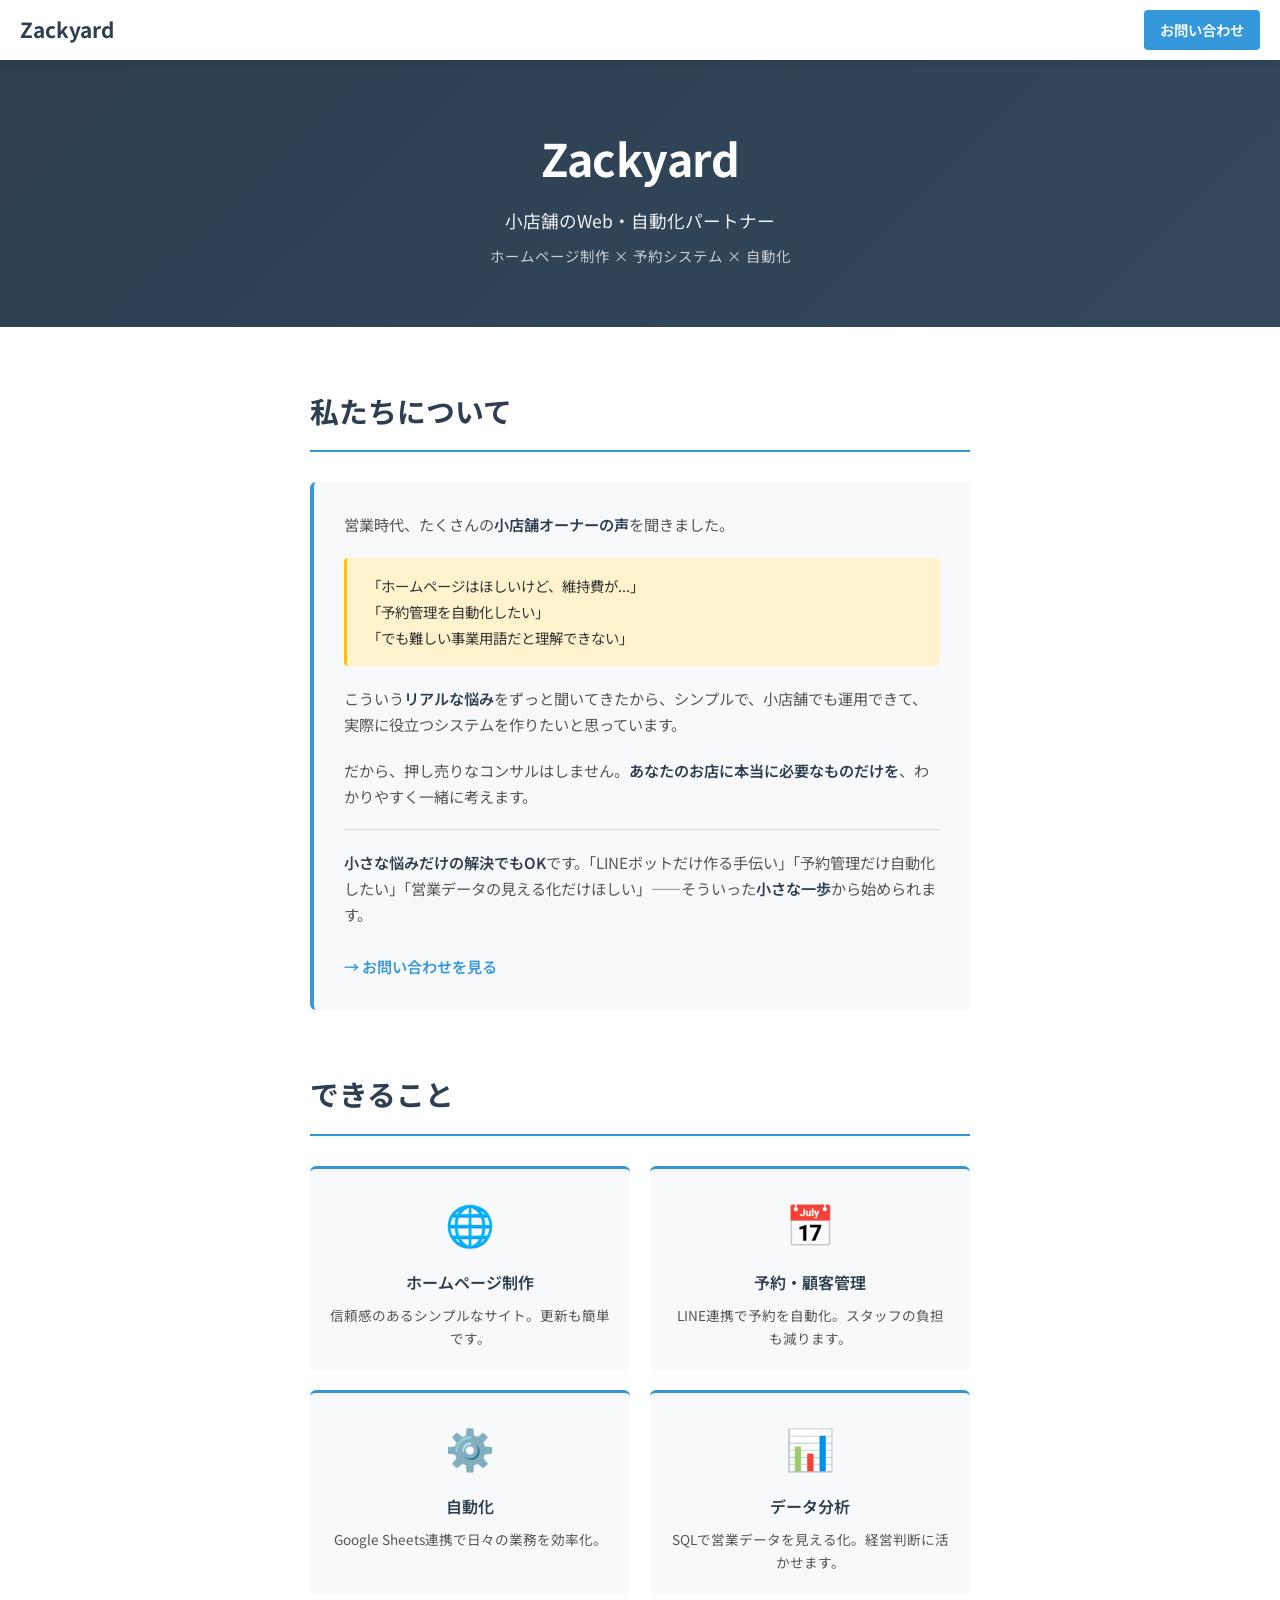
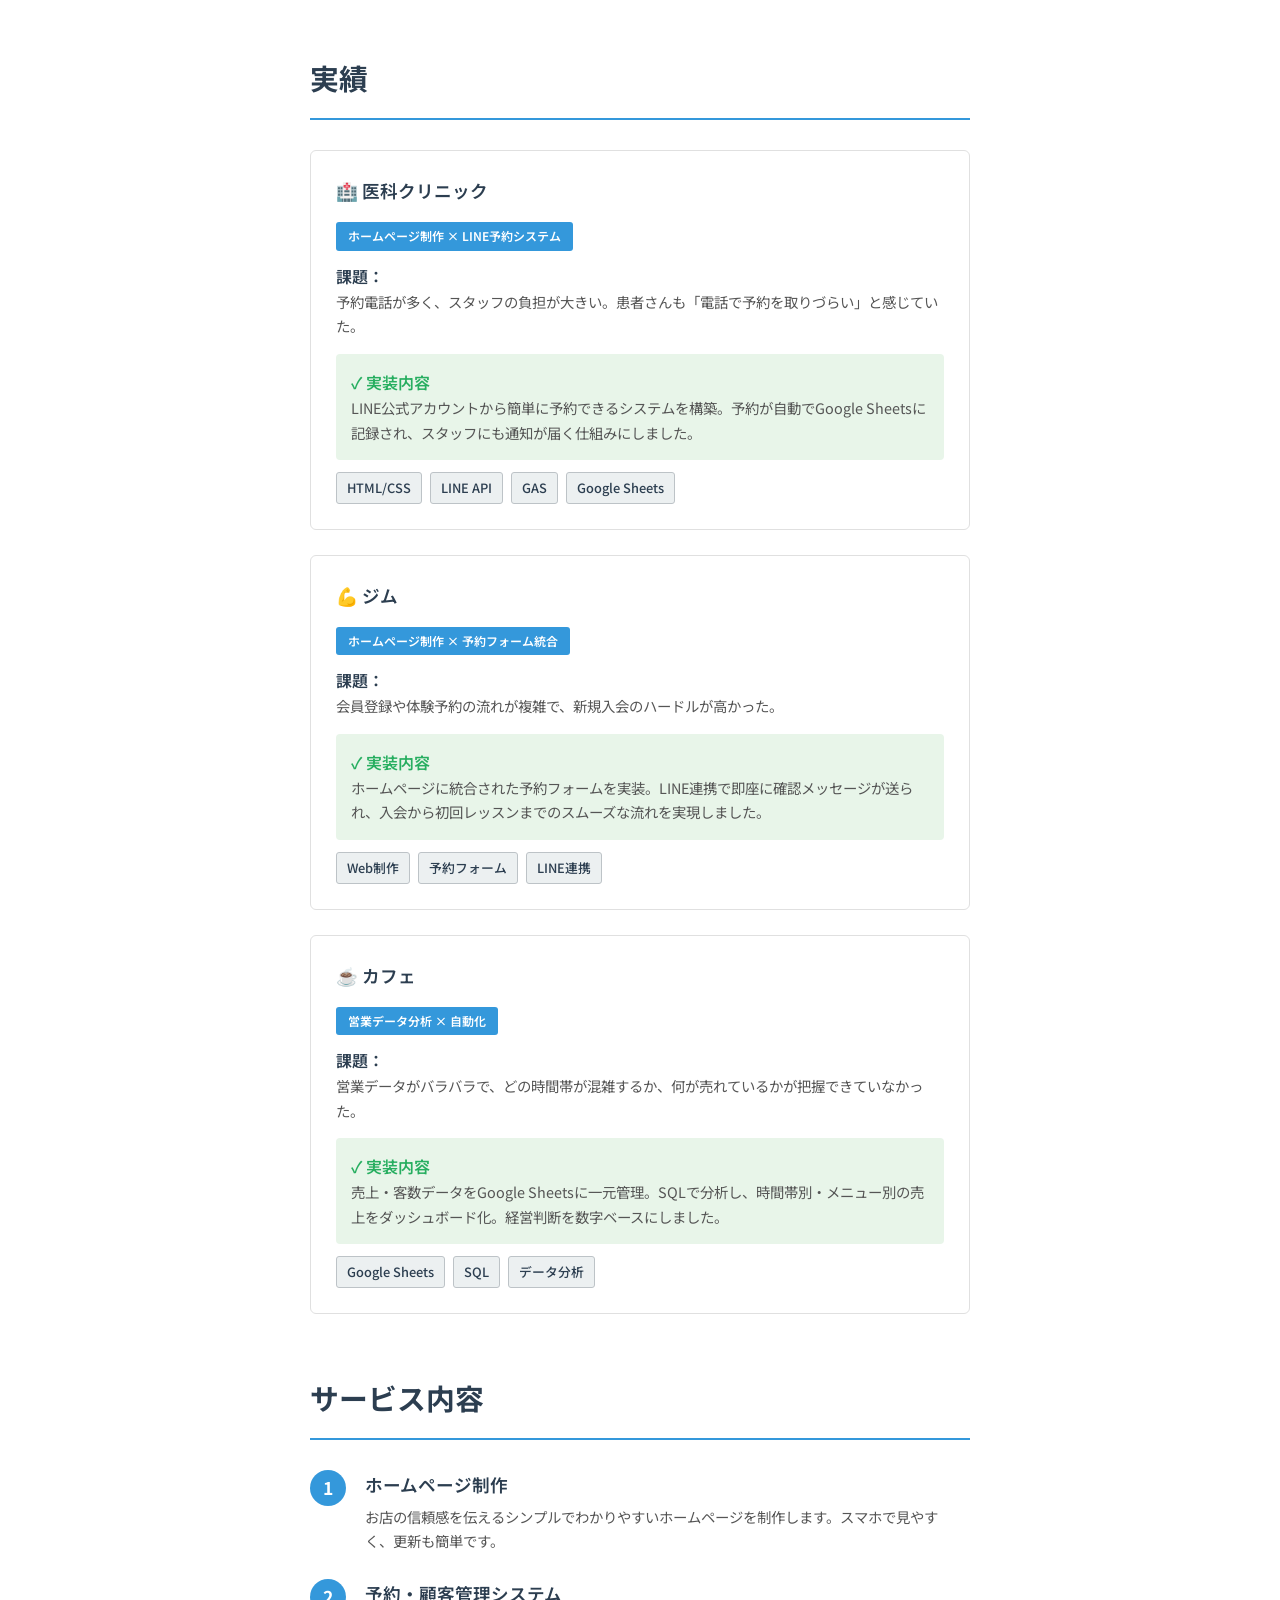
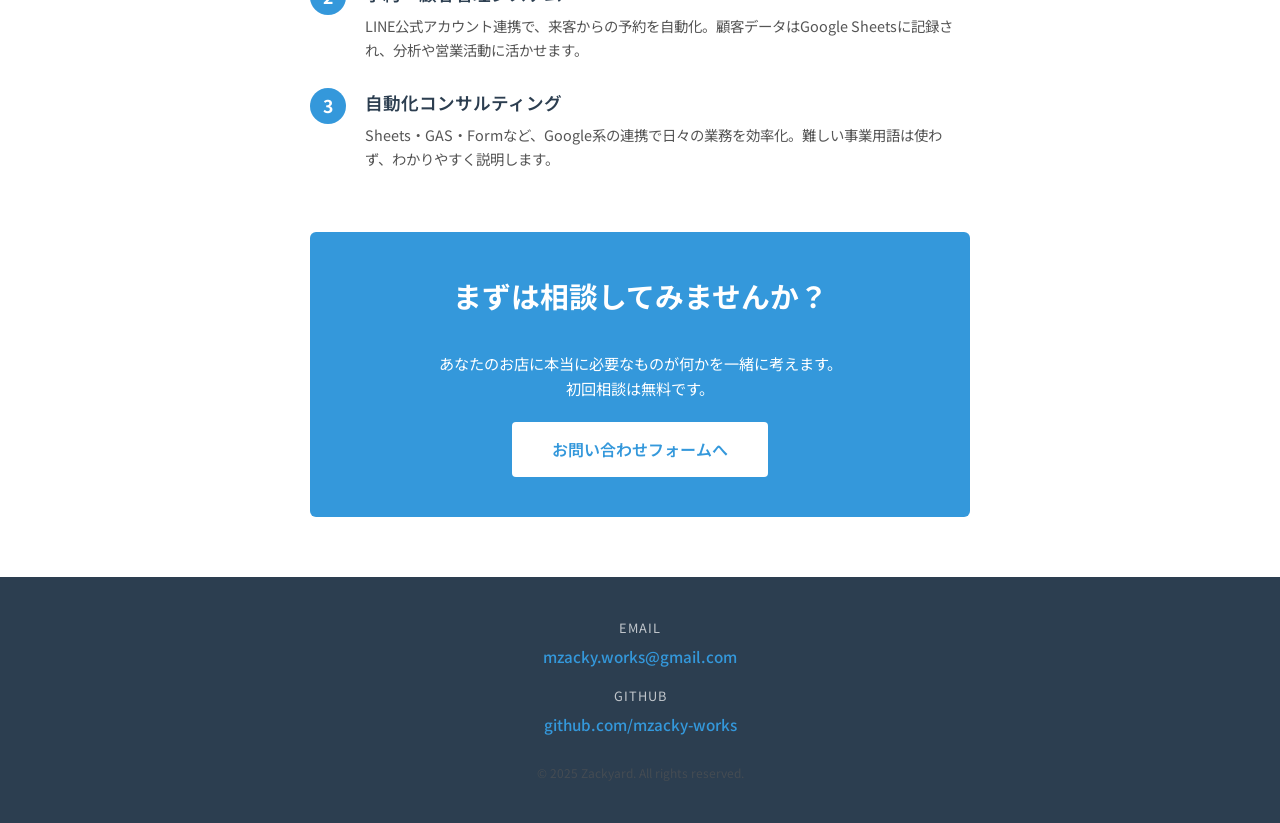
==== commit 076bbaaa: "Update index.html" ====
--- a/index.html
+++ b/index.html
@@ -263,35 +263,11 @@
             </ul>
         </section>
 
-        <!-- ===== お問い合わせ ===== -->
-        <section id="contact">
-            <h2>お問い合わせ</h2>
-            <p style="text-align: center; margin-bottom: 30px; color: #666;">
-                ご質問やご相談があればお気軽にご連絡ください。<br>
-                初回相談は無料です。
-            </p>
-            <form action="https://formspree.io/f/xqevnelo" method="POST" style="max-width: 500px; margin: 0 auto;">
-                <div style="margin-bottom: 20px;">
-                    <input type="text" name="name" placeholder="お名前" required style="width: 100%; padding: 12px; border: 1px solid #ddd; border-radius: 4px; font-family: 'Noto Sans JP', sans-serif; font-size: 0.95rem;">
-                </div>
-                <div style="margin-bottom: 20px;">
-                    <input type="email" name="email" placeholder="メールアドレス" required style="width: 100%; padding: 12px; border: 1px solid #ddd; border-radius: 4px; font-family: 'Noto Sans JP', sans-serif; font-size: 0.95rem;">
-                </div>
-                <div style="margin-bottom: 20px;">
-                    <input type="text" name="service" placeholder="ご相談内容（例：ホームページ制作、予約管理、自動化コンサル）" style="width: 100%; padding: 12px; border: 1px solid #ddd; border-radius: 4px; font-family: 'Noto Sans JP', sans-serif; font-size: 0.95rem;">
-                </div>
-                <div style="margin-bottom: 20px;">
-                    <textarea name="message" placeholder="ご質問・ご相談内容" rows="6" required style="width: 100%; padding: 12px; border: 1px solid #ddd; border-radius: 4px; font-family: 'Noto Sans JP', sans-serif; font-size: 0.95rem;"></textarea>
-                </div>
-                <button type="submit" style="background: #3498db; color: white; padding: 14px 40px; border-radius: 4px; font-weight: 600; border: none; cursor: pointer; width: 100%; font-size: 1rem; transition: background 0.3s;">送信</button>
-            </form>
-        </section>
-
         <!-- ===== CTA ===== -->
         <div class="cta-box">
             <h2>まずは相談してみませんか？</h2>
             <p>あなたのお店に本当に必要なものが何かを一緒に考えます。<br>初回相談は無料です。</p>
-            <a href="#contact" class="cta-button">お問い合わせフォームへ</a>
+            <a href="contact.html" class="cta-button">お問い合わせフォームへ</a>
         </div>
 
     </main>
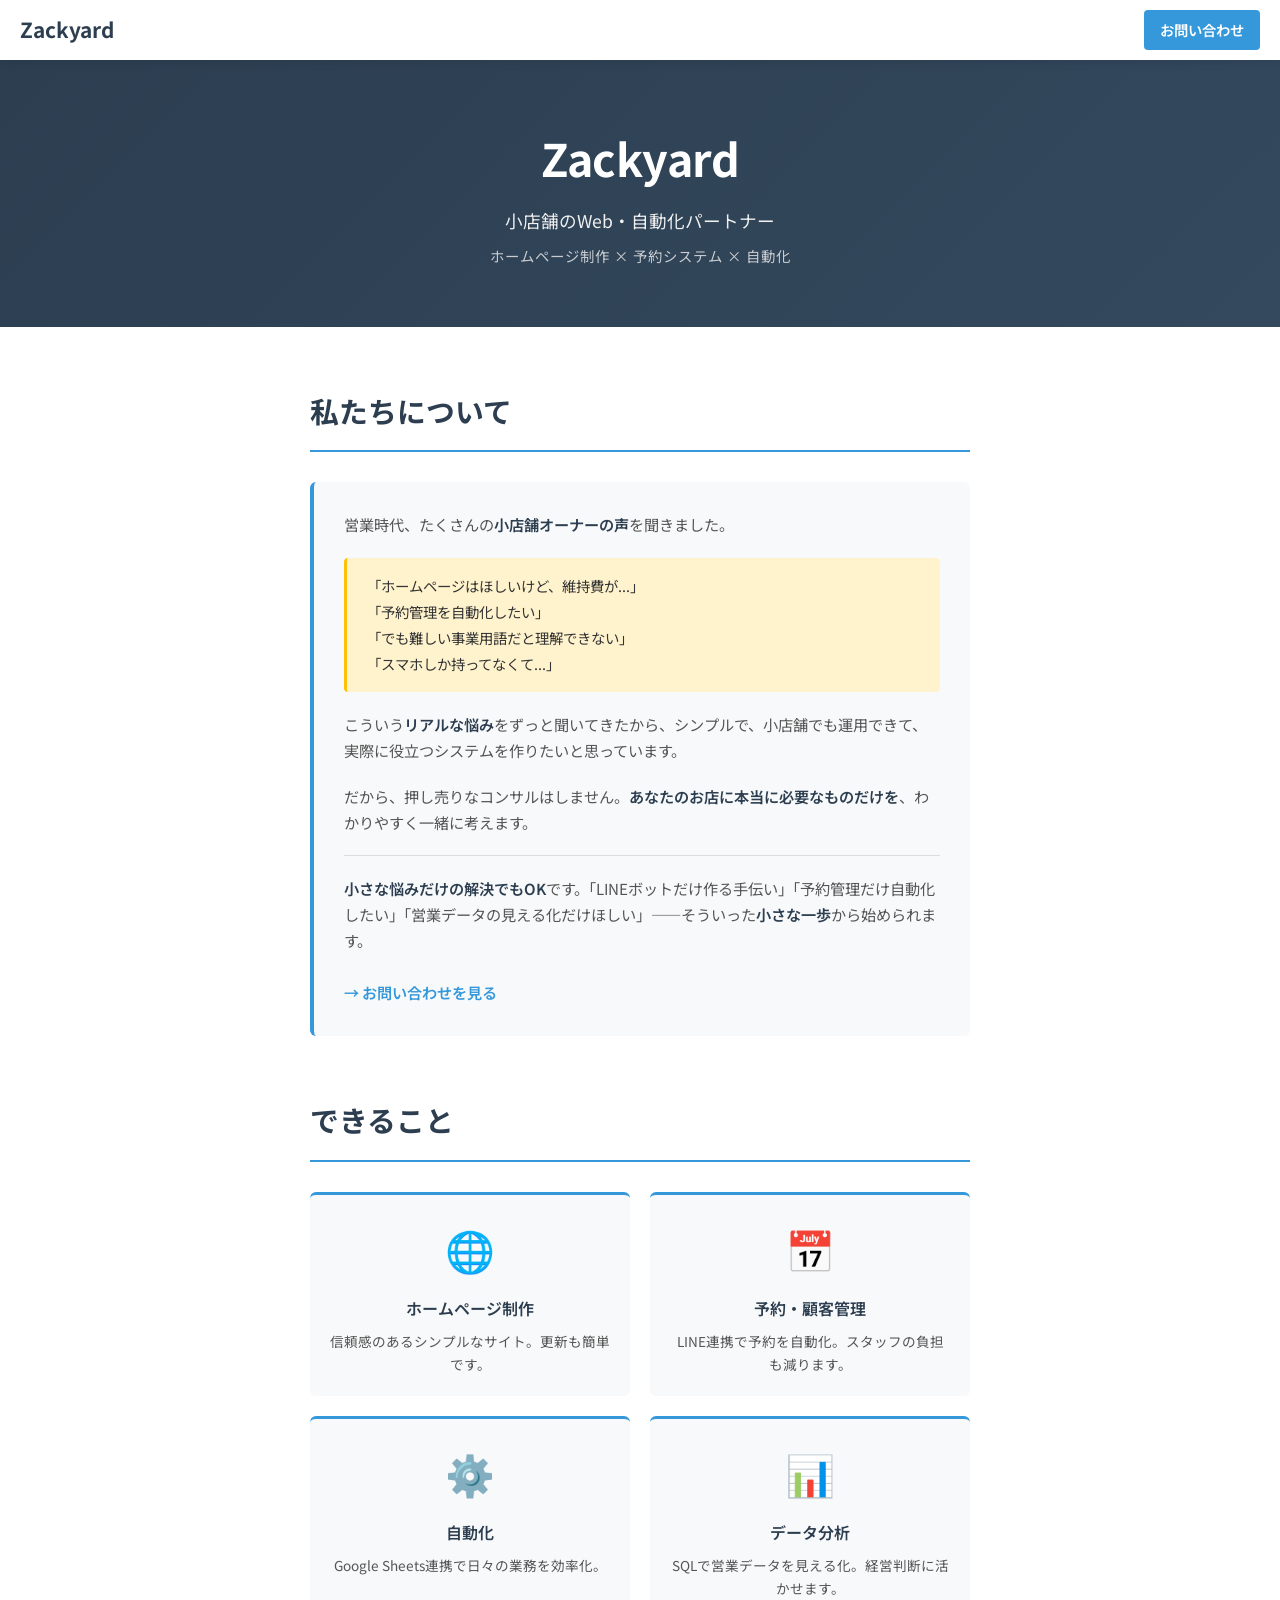
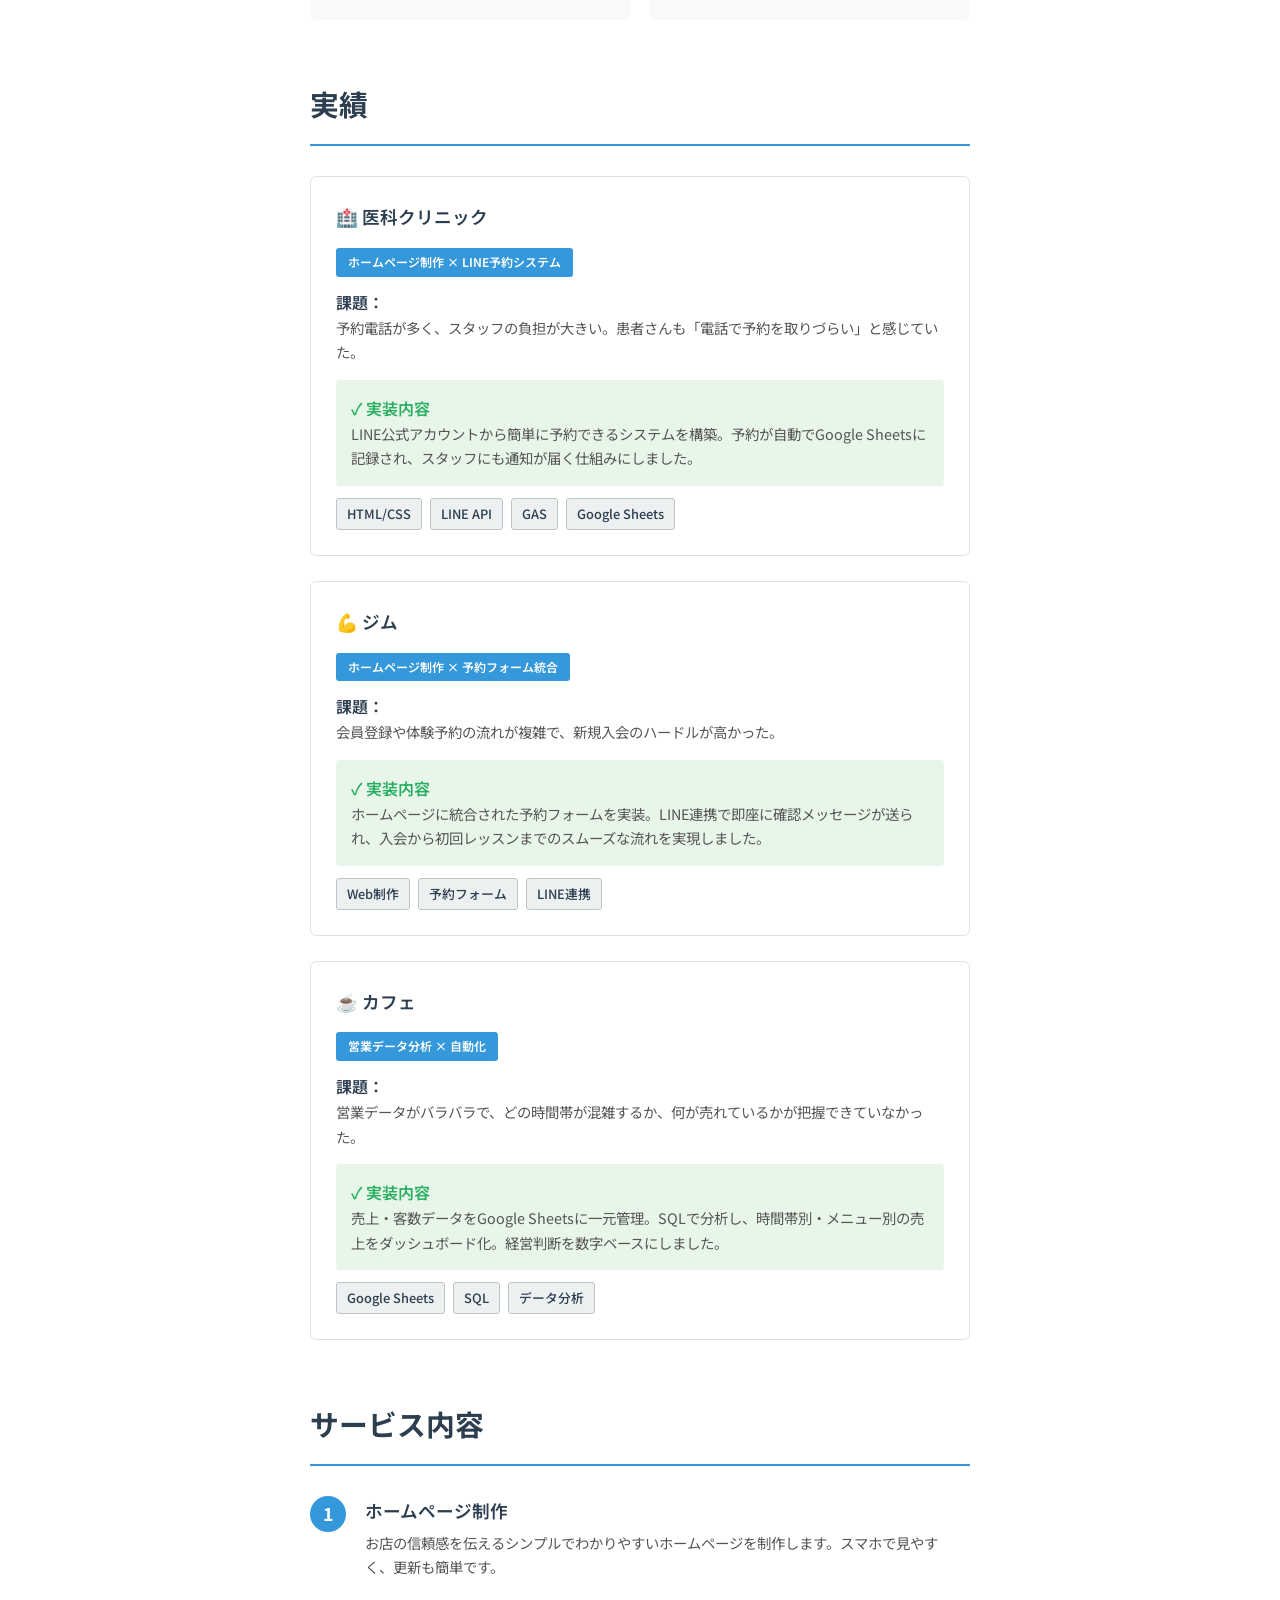
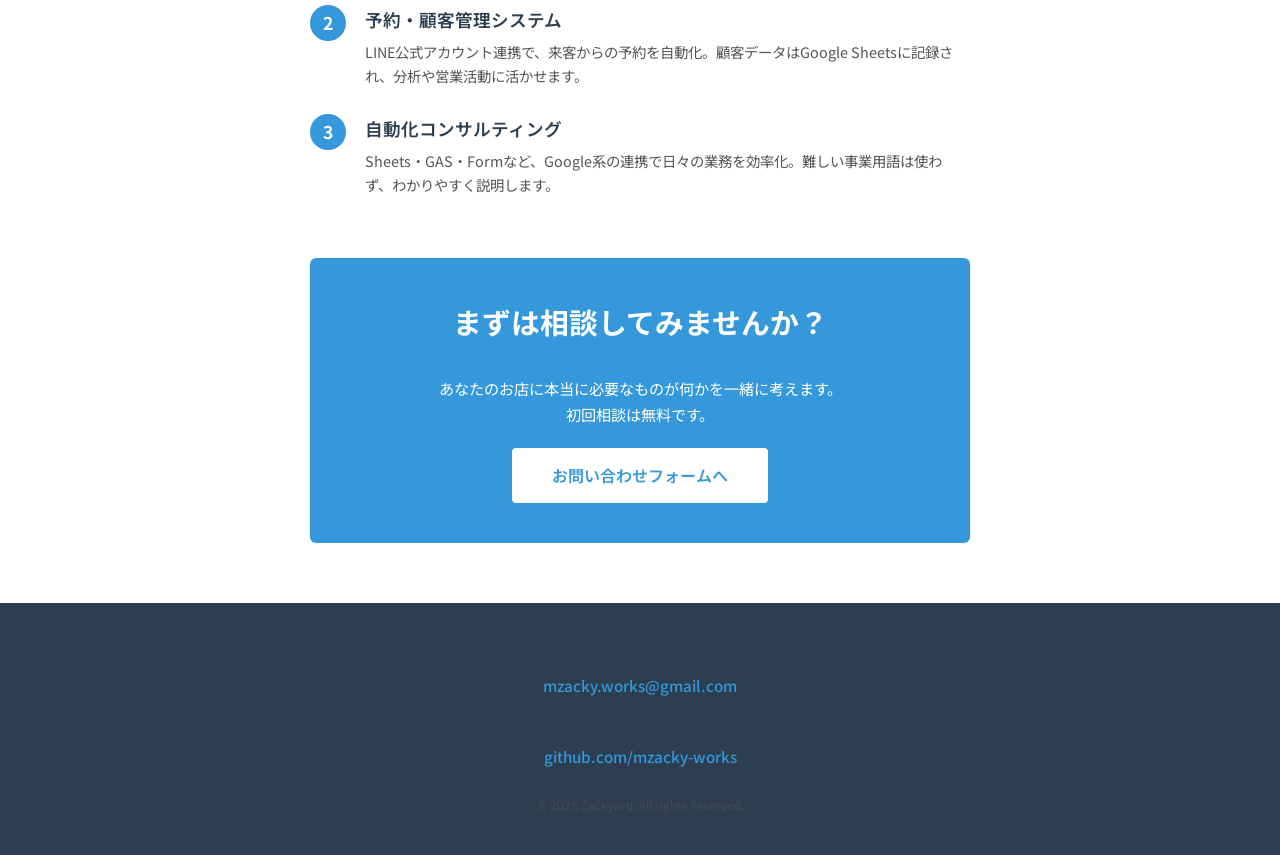
==== commit 7fe7161d: "Update index.html" ====
--- a/index.html
+++ b/index.html
@@ -120,7 +120,8 @@
                 <div class="pain-points">
                     「ホームページはほしいけど、維持費が...」<br>
                     「予約管理を自動化したい」<br>
-                    「でも難しい事業用語だと理解できない」
+                    「でも難しい事業用語だと理解できない」<br>
+                    「スマホしか持ってなくて...」
                 </div>
 
                 <p>
--- a/style.css
+++ b/style.css
@@ -471,3 +471,86 @@
         padding: 0 15px;
     }
 }
+
+/* ===== Contact フォーム ===== */
+.contact-form-group {
+    margin-bottom: 20px;
+}
+
+.contact-label {
+    display: block;
+    margin-bottom: 8px;
+    font-weight: 600;
+    color: #2c3e50;
+}
+
+.contact-input,
+.contact-select,
+.contact-textarea {
+    width: 100%;
+    padding: 12px;
+    border: 1px solid #ddd;
+    border-radius: 4px;
+    font-size: 0.95rem;
+    font-family: 'Noto Sans JP', sans-serif;
+}
+
+.contact-textarea {
+    resize: vertical;
+}
+
+.contact-button {
+    background: #3498db;
+    color: white;
+    padding: 14px 40px;
+    border-radius: 4px;
+    font-weight: 600;
+    border: none;
+    cursor: pointer;
+    width: 100%;
+    font-size: 1rem;
+    transition: background 0.3s;
+}
+
+.contact-button:hover {
+    background: #2980b9;
+}
+
+.contact-info-box {
+    background: #f8f9fa;
+    padding: 30px;
+    border-radius: 6px;
+    margin-bottom: 40px;
+}
+
+.contact-info-box p {
+    color: #555;
+    margin-bottom: 15px;
+}
+
+.contact-info-box p:last-child {
+    margin-bottom: 0;
+    font-size: 0.9rem;
+}
+
+.contact-free-box {
+    margin-top: 40px;
+    padding: 20px;
+    background: #e8f5e9;
+    border-radius: 6px;
+    text-align: center;
+}
+
+.contact-free-box p {
+    color: #27ae60;
+    margin-bottom: 10px;
+}
+
+.contact-free-box p strong {
+    color: #27ae60;
+}
+
+.contact-free-box p:last-child {
+    color: #555;
+    font-size: 0.9rem;
+}
